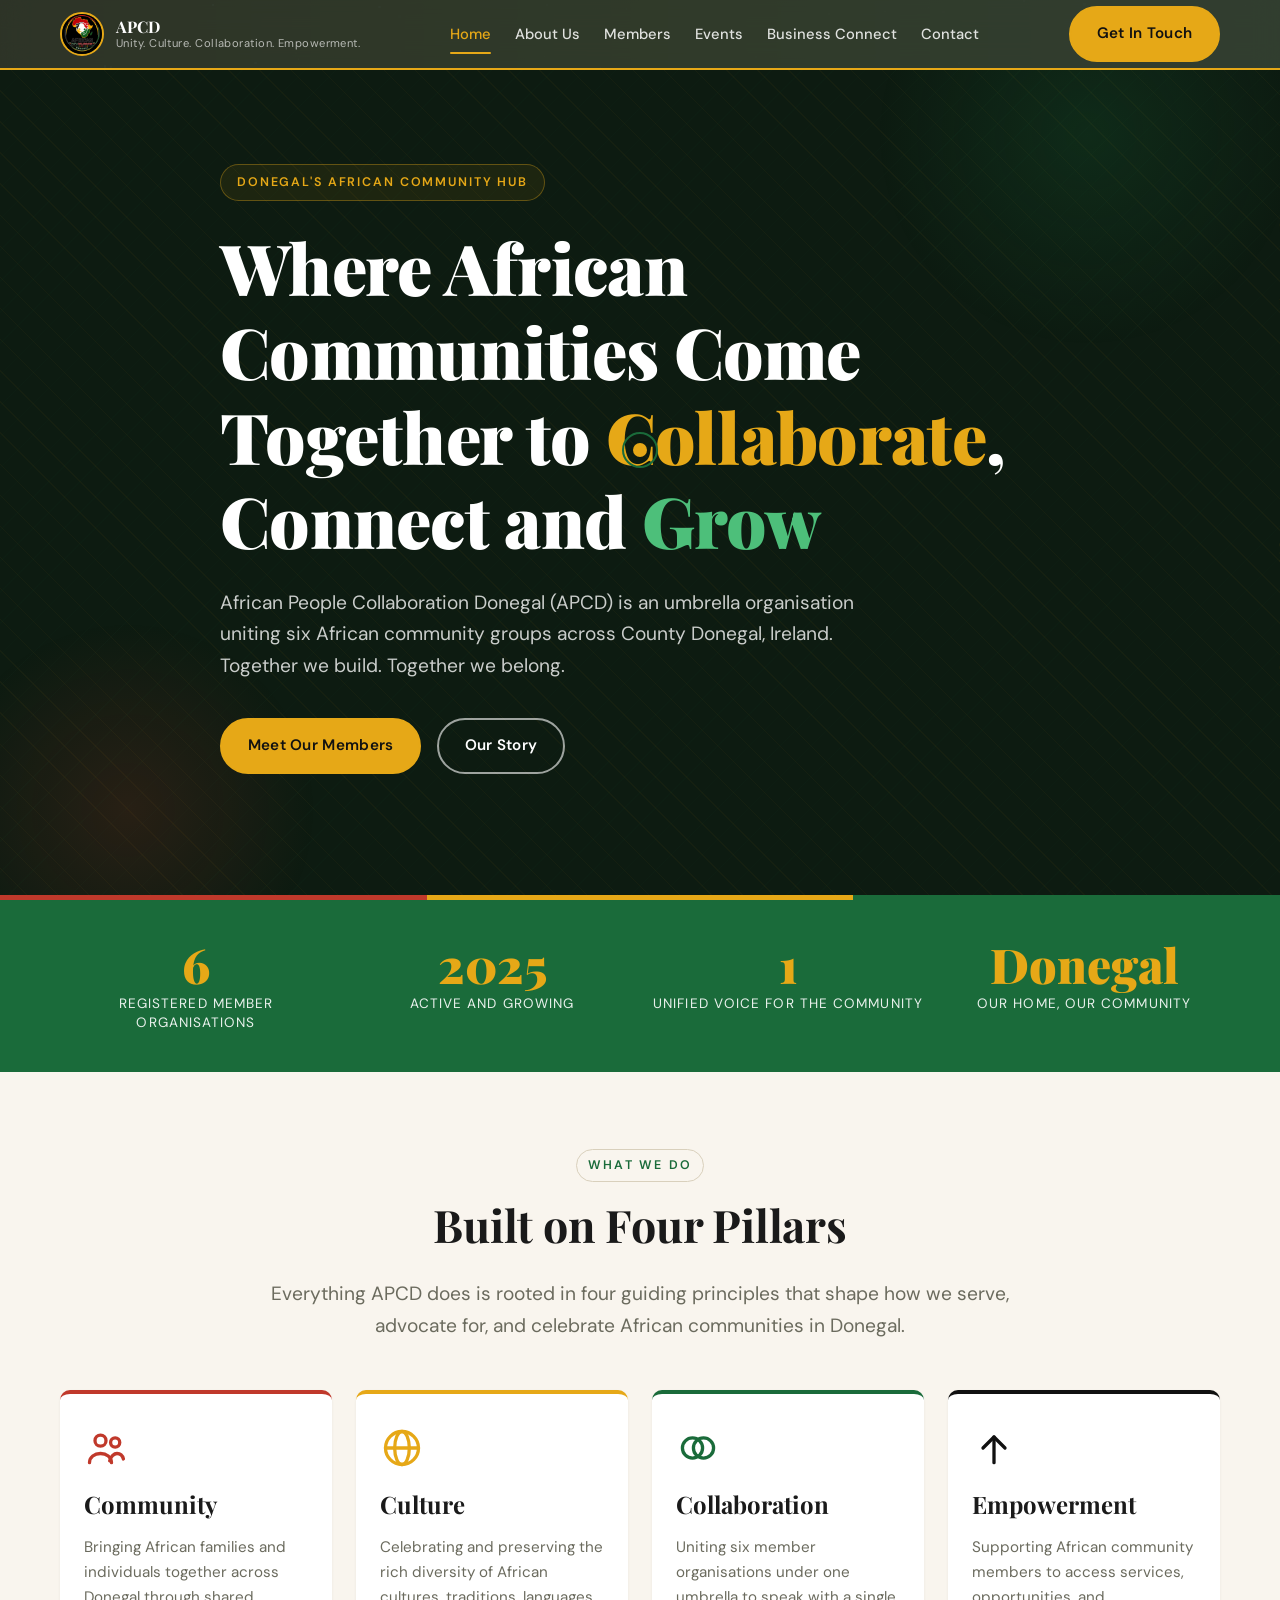
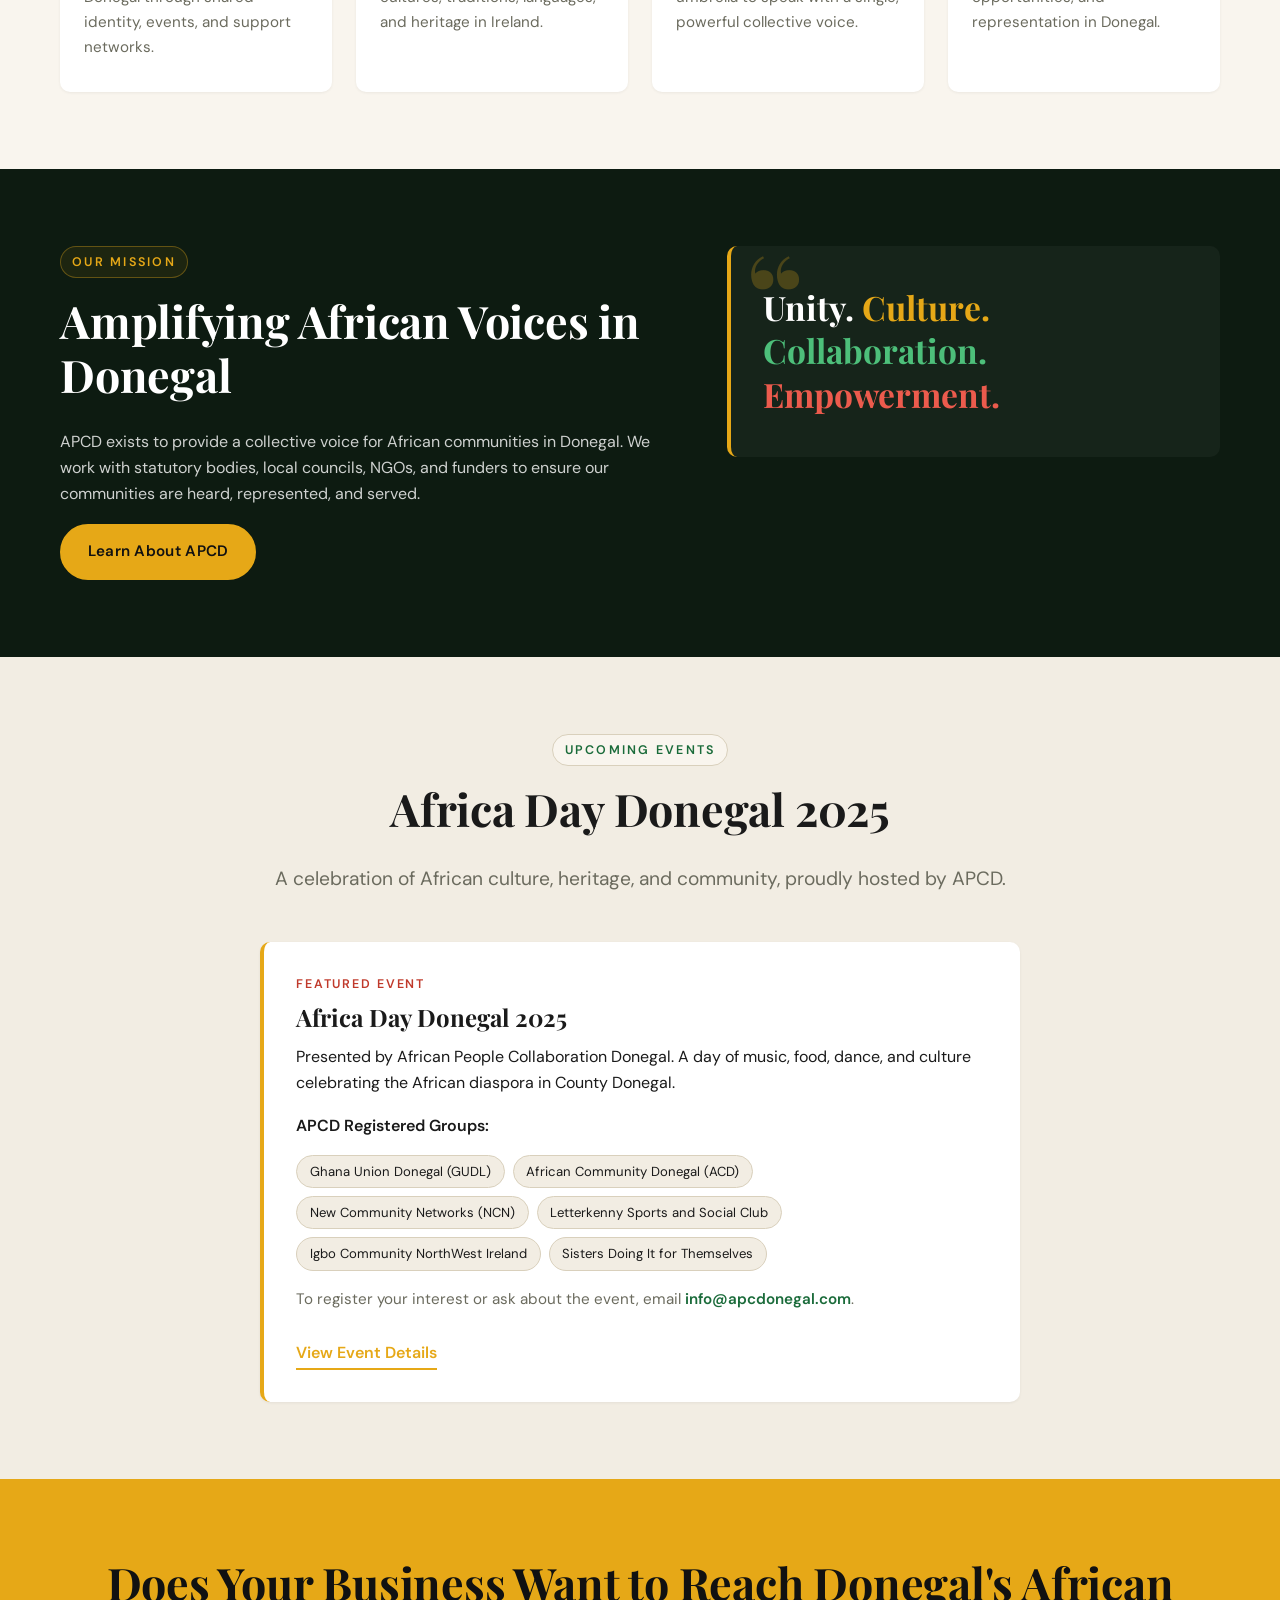
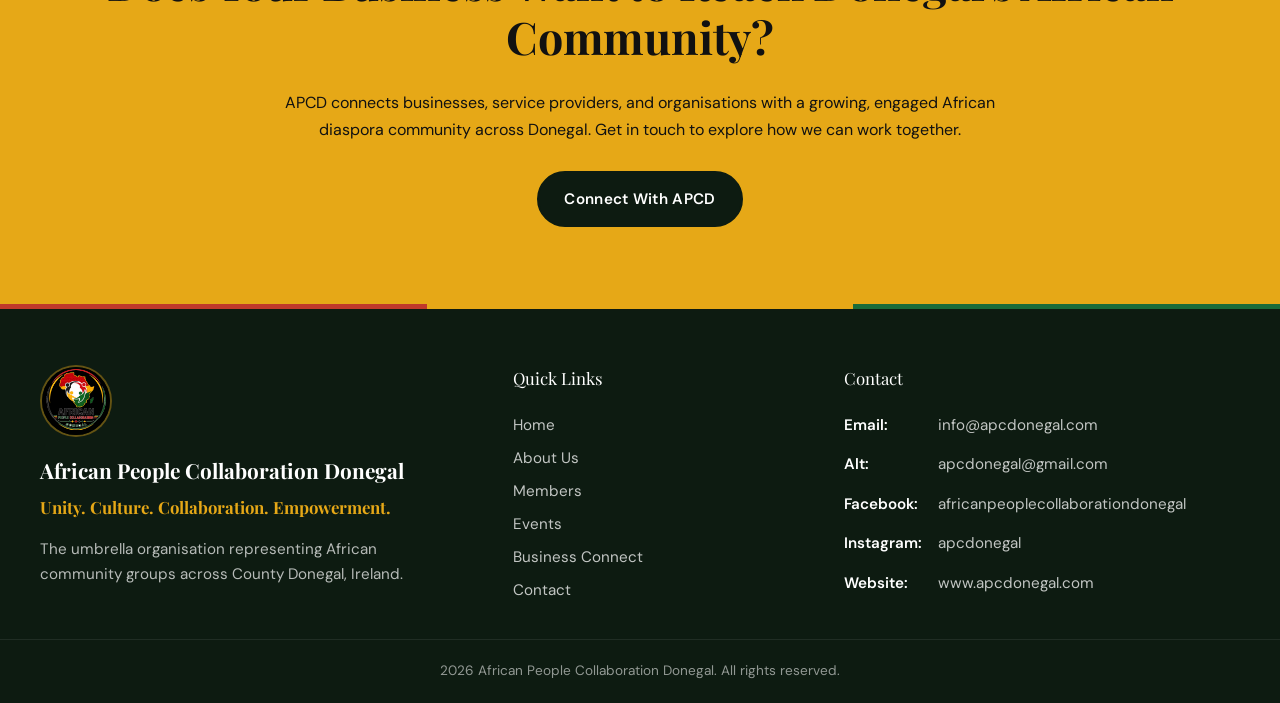
==== index.html @ 884a7226 "Initial build: full APCD website with hero, scrolling countries, sun sky feature" ====
<!DOCTYPE html>
<html lang="en">
<head>
  <meta charset="UTF-8">
  <meta name="viewport" content="width=device-width, initial-scale=1.0">
  <meta name="description" content="African People Collaboration Donegal (APCD) is an umbrella organisation uniting six African community groups across County Donegal, Ireland.">
  <meta name="theme-color" content="#0D1B11">

  <title>APCD, African People Collaboration Donegal</title>

  <link rel="preconnect" href="https://fonts.googleapis.com">
  <link rel="preconnect" href="https://fonts.gstatic.com" crossorigin>
  <link href="https://fonts.googleapis.com/css2?family=Playfair+Display:wght@700;900&family=DM+Sans:wght@300;400;500;600&display=swap" rel="stylesheet">

  <link rel="stylesheet" href="css/styles.css">

  <link rel="icon" type="image/png" href="assets/APCD/logo-light.png">
</head>
<body>

  <!-- Ambient sky strip (sits behind the fixed nav) -->
  <div id="sky-strip" aria-hidden="true" role="presentation">
    <svg id="sun-element" width="28" height="28" viewBox="0 0 28 28"
         xmlns="http://www.w3.org/2000/svg"
         style="position:absolute; transform:translate(-50%,-50%); pointer-events:none; z-index:2; display:none;">
      <circle cx="14" cy="14" r="9"  fill="#FDB813" opacity="0.85"/>
      <circle cx="14" cy="14" r="13" fill="#FDB813" opacity="0.18"/>
    </svg>
  </div>

  <a class="skip-link" href="#main">Skip to main content</a>

  <!-- ================= NAV ================= -->
  <header>
    <nav class="nav" aria-label="Primary">
      <div class="container nav__inner">
        <a class="nav__brand" href="index.html" aria-label="APCD home">
          <span class="nav__logo" aria-hidden="true">
            <img src="assets/APCD/logo-dark.png" alt="" onerror="this.style.display='none'; this.parentNode.textContent='A';">
          </span>
          <span class="nav__brand-text">
            <span class="nav__brand-name">APCD</span>
            <span class="nav__brand-tag">Unity. Culture. Collaboration. Empowerment.</span>
          </span>
        </a>

        <ul class="nav__links" role="list">
          <li><a href="index.html"     data-nav-link>Home</a></li>
          <li><a href="about.html"     data-nav-link>About Us</a></li>
          <li><a href="members.html"   data-nav-link>Members</a></li>
          <li><a href="events.html"    data-nav-link>Events</a></li>
          <li><a href="business.html"  data-nav-link>Business Connect</a></li>
          <li><a href="contact.html"   data-nav-link>Contact</a></li>
        </ul>

        <a class="btn btn--primary nav__cta" href="contact.html">Get In Touch</a>

        <button class="nav__toggle" type="button" data-nav-toggle aria-label="Open navigation menu" aria-expanded="false" aria-controls="mobile-drawer">
          <span></span><span></span><span></span>
        </button>
      </div>
    </nav>

    <div id="mobile-drawer" class="mobile-drawer" data-mobile-drawer aria-label="Mobile navigation">
      <a href="index.html"    data-nav-link>Home</a>
      <a href="about.html"    data-nav-link>About Us</a>
      <a href="members.html"  data-nav-link>Members</a>
      <a href="events.html"   data-nav-link>Events</a>
      <a href="business.html" data-nav-link>Business Connect</a>
      <a href="contact.html"  data-nav-link>Contact</a>
      <a class="btn btn--primary" href="contact.html">Get In Touch</a>
    </div>
  </header>

  <main id="main">

    <!-- ================= HERO ================= -->
    <section class="hero">
      <!-- Drifting country names (background decoration, populated by JS) -->
      <div id="country-scroll-container" aria-hidden="true" role="presentation"></div>

      <div class="hero__texture" aria-hidden="true"></div>

      <div class="hero__glow" aria-hidden="true"></div>

      <div class="container hero__inner">
        <span class="hero__badge">Donegal's African Community Hub</span>

        <h1 class="fade-in">
          Where African Communities Come Together to
          <span class="gold">Collaborate</span>,
          Connect and
          <span class="green">Grow</span>
        </h1>

        <p class="hero__sub fade-in">
          African People Collaboration Donegal (APCD) is an umbrella organisation
          uniting six African community groups across County Donegal, Ireland.
          Together we build. Together we belong.
        </p>

        <div class="hero__ctas fade-in">
          <a class="btn btn--primary" href="members.html">Meet Our Members</a>
          <a class="btn btn--outline" href="about.html">Our Story</a>
        </div>
      </div>

      <div class="pan-stripe hero__stripe" aria-hidden="true"></div>
    </section>

    <!-- ================= STATS ================= -->
    <section class="stats" aria-label="APCD at a glance">
      <div class="container">
        <div class="stats__grid">
          <div class="stat fade-in">
            <div class="stat__num">6</div>
            <div class="stat__label">Registered Member Organisations</div>
          </div>
          <div class="stat fade-in">
            <div class="stat__num">2025</div>
            <div class="stat__label">Active and Growing</div>
          </div>
          <div class="stat fade-in">
            <div class="stat__num">1</div>
            <div class="stat__label">Unified Voice for the Community</div>
          </div>
          <div class="stat fade-in">
            <div class="stat__num">Donegal</div>
            <div class="stat__label">Our Home, Our Community</div>
          </div>
        </div>
      </div>
    </section>

    <!-- ================= 4 PILLARS ================= -->
    <section class="section section--off">
      <div class="container">
        <div class="section-head">
          <span class="section-tag fade-in">What We Do</span>
          <h2 class="fade-in">Built on Four Pillars</h2>
          <p class="lead fade-in">
            Everything APCD does is rooted in four guiding principles that shape
            how we serve, advocate for, and celebrate African communities in Donegal.
          </p>
        </div>

        <div class="grid grid-4">
          <article class="pillar pillar--red fade-in">
            <span class="pillar__icon" aria-hidden="true">
              <svg viewBox="0 0 24 24" fill="none" stroke="currentColor" stroke-width="1.8" stroke-linecap="round" stroke-linejoin="round">
                <circle cx="9" cy="8" r="3"/>
                <circle cx="17" cy="9" r="2.5"/>
                <path d="M3 20c0-3 2.7-5 6-5s6 2 6 5"/>
                <path d="M14 19c.5-2.5 2.5-4 4-4s3 1 3.5 3"/>
              </svg>
            </span>
            <h3>Community</h3>
            <p>Bringing African families and individuals together across Donegal through shared identity, events, and support networks.</p>
          </article>

          <article class="pillar pillar--gold fade-in">
            <span class="pillar__icon" aria-hidden="true">
              <svg viewBox="0 0 24 24" fill="none" stroke="currentColor" stroke-width="1.8" stroke-linecap="round" stroke-linejoin="round">
                <circle cx="12" cy="12" r="9"/>
                <ellipse cx="12" cy="12" rx="4" ry="9"/>
                <line x1="3" y1="12" x2="21" y2="12"/>
              </svg>
            </span>
            <h3>Culture</h3>
            <p>Celebrating and preserving the rich diversity of African cultures, traditions, languages, and heritage in Ireland.</p>
          </article>

          <article class="pillar pillar--green fade-in">
            <span class="pillar__icon" aria-hidden="true">
              <svg viewBox="0 0 24 24" fill="none" stroke="currentColor" stroke-width="1.8" stroke-linecap="round" stroke-linejoin="round">
                <circle cx="9" cy="12" r="5.5"/>
                <circle cx="15" cy="12" r="5.5"/>
              </svg>
            </span>
            <h3>Collaboration</h3>
            <p>Uniting six member organisations under one umbrella to speak with a single, powerful collective voice.</p>
          </article>

          <article class="pillar pillar--black fade-in">
            <span class="pillar__icon" aria-hidden="true">
              <svg viewBox="0 0 24 24" fill="none" stroke="currentColor" stroke-width="1.8" stroke-linecap="round" stroke-linejoin="round">
                <line x1="12" y1="20" x2="12" y2="6"/>
                <polyline points="6,12 12,6 18,12"/>
              </svg>
            </span>
            <h3>Empowerment</h3>
            <p>Supporting African community members to access services, opportunities, and representation in Donegal.</p>
          </article>
        </div>
      </div>
    </section>

    <!-- ================= MISSION ================= -->
    <section class="section section--dark mission">
      <div class="container">
        <div class="two-col">
          <div>
            <span class="section-tag on-dark fade-in">Our Mission</span>
            <h2 class="fade-in">Amplifying African Voices in Donegal</h2>
            <p class="fade-in" style="color: rgba(255,255,255,0.8);">
              APCD exists to provide a collective voice for African communities in
              Donegal. We work with statutory bodies, local councils, NGOs, and
              funders to ensure our communities are heard, represented, and served.
            </p>
            <a class="btn btn--primary fade-in" href="about.html">Learn About APCD</a>
          </div>

          <div class="mission__quote fade-in">
            <p class="mission__quote-text">
              <span class="white">Unity.</span>
              <span class="gold">Culture.</span>
              <span class="green">Collaboration.</span>
              <span class="red">Empowerment.</span>
            </p>
          </div>
        </div>
      </div>
    </section>

    <!-- ================= EVENTS TEASER ================= -->
    <section class="section section--light">
      <div class="container">
        <div class="section-head">
          <span class="section-tag fade-in">Upcoming Events</span>
          <h2 class="fade-in">Africa Day Donegal 2025</h2>
          <p class="lead fade-in">
            A celebration of African culture, heritage, and community, proudly hosted by APCD.
          </p>
        </div>

        <article class="event-teaser fade-in">
          <p class="event-teaser__meta">Featured Event</p>
          <h3>Africa Day Donegal 2025</h3>
          <p>
            Presented by African People Collaboration Donegal. A day of music, food,
            dance, and culture celebrating the African diaspora in County Donegal.
          </p>

          <p style="font-weight: 600; margin-bottom: 0.4rem;">APCD Registered Groups:</p>
          <ul class="event-teaser__groups">
            <li>Ghana Union Donegal (GUDL)</li>
            <li>African Community Donegal (ACD)</li>
            <li>New Community Networks (NCN)</li>
            <li>Letterkenny Sports and Social Club</li>
            <li>Igbo Community NorthWest Ireland</li>
            <li>Sisters Doing It for Themselves</li>
          </ul>

          <p style="font-size: 0.95rem; color: var(--muted); margin-bottom: 1.25rem;">
            To register your interest or ask about the event, email
            <a href="mailto:info@apcdonegal.com" style="color: var(--green); font-weight: 600;">info@apcdonegal.com</a>.
          </p>

          <a class="event-teaser__cta" href="events.html">View Event Details</a>
        </article>
      </div>
    </section>

    <!-- ================= BUSINESS CONNECT TEASER ================= -->
    <section class="section section--gold">
      <div class="container text-center">
        <h2 class="fade-in">Does Your Business Want to Reach Donegal's African Community?</h2>
        <p class="fade-in" style="max-width: 720px; margin: 0 auto 1.75rem; color: var(--black);">
          APCD connects businesses, service providers, and organisations with a
          growing, engaged African diaspora community across Donegal. Get in touch
          to explore how we can work together.
        </p>
        <a class="btn btn--dark fade-in" href="business.html">Connect With APCD</a>
      </div>
    </section>

  </main>

  <!-- ================= FOOTER ================= -->
  <footer class="footer">
    <div class="pan-stripe" aria-hidden="true"></div>
    <div class="container footer__inner">
      <div>
        <span class="footer__logo" aria-hidden="true">
          <img src="assets/APCD/logo-dark.png" alt="">
        </span>
        <div class="footer__brand-name">African People Collaboration Donegal</div>
        <div class="footer__tag">Unity. Culture. Collaboration. Empowerment.</div>
        <p class="footer__about">
          The umbrella organisation representing African community groups across
          County Donegal, Ireland.
        </p>
      </div>

      <div>
        <div class="footer__heading">Quick Links</div>
        <ul class="footer__links">
          <li><a href="index.html">Home</a></li>
          <li><a href="about.html">About Us</a></li>
          <li><a href="members.html">Members</a></li>
          <li><a href="events.html">Events</a></li>
          <li><a href="business.html">Business Connect</a></li>
          <li><a href="contact.html">Contact</a></li>
        </ul>
      </div>

      <div>
        <div class="footer__heading">Contact</div>
        <ul class="footer__contact">
          <li><strong>Email:</strong> <a href="mailto:info@apcdonegal.com">info@apcdonegal.com</a></li>
          <li><strong>Alt:</strong> <a href="mailto:apcdonegal@gmail.com">apcdonegal@gmail.com</a></li>
          <li><strong>Facebook:</strong> <a href="https://facebook.com/africanpeoplecollaborationdonegal" target="_blank" rel="noopener">africanpeoplecollaborationdonegal</a></li>
          <li><strong>Instagram:</strong> <a href="https://instagram.com/apcdonegal" target="_blank" rel="noopener">apcdonegal</a></li>
          <li><strong>Website:</strong> <a href="https://www.apcdonegal.com">www.apcdonegal.com</a></li>
        </ul>
      </div>
    </div>

    <div class="footer__bottom">
      <span data-year>2025</span> African People Collaboration Donegal. All rights reserved.
    </div>
  </footer>

  <script src="js/main.js"></script>
  <script src="js/sky.js"></script>
</body>
</html>
---- css/styles.css ----
/* =========================================================
   APCD, African People Collaboration Donegal
   Stylesheet (Version 2)
   ========================================================= */

/* ---------- 1. CSS Custom Properties ---------- */
:root {
  --red:        #C0392B;
  --gold:       #E6A817;
  --green:      #1A6B3A;
  --black:      #111111;
  --off-white:  #F9F5EE;
  --light-bg:   #F2EDE3;
  --dark-bg:    #0D1B11;
  --text:       #1A1A1A;
  --muted:      #6B6B5E;
  --border:     #D9D0BC;

  --font-display: 'Playfair Display', Georgia, 'Times New Roman', serif;
  --font-body:    'DM Sans', system-ui, -apple-system, 'Segoe UI', Roboto, sans-serif;

  --nav-height: 70px;

  --max-width: 1200px;
  --radius-sm: 4px;
  --radius-md: 10px;
  --radius-lg: 14px;

  --shadow-sm: 0 1px 3px rgba(17, 17, 17, 0.06);
  --shadow-md: 0 4px 14px rgba(17, 17, 17, 0.08);

  --transition: 0.2s ease;
}

/* ---------- 2. Reset and base ---------- */
*,
*::before,
*::after {
  box-sizing: border-box;
}

html {
  scroll-behavior: smooth;
  -webkit-text-size-adjust: 100%;
}

body {
  margin: 0;
  font-family: var(--font-body);
  font-weight: 400;
  font-size: 16px;
  line-height: 1.65;
  color: var(--text);
  background-color: var(--off-white);
  overflow-x: hidden;
}

img,
svg {
  max-width: 100%;
  height: auto;
  display: block;
}

a {
  color: inherit;
  text-decoration: none;
  transition: color var(--transition);
}

button {
  font-family: inherit;
  cursor: pointer;
  border: none;
  background: none;
  color: inherit;
}

ul, ol {
  padding: 0;
  margin: 0;
  list-style: none;
}

input,
textarea,
select,
button {
  font-family: inherit;
  font-size: 1rem;
}

/* ---------- 3. Typography ---------- */
h1, h2, h3, h4, h5, h6 {
  font-family: var(--font-display);
  font-weight: 700;
  color: var(--text);
  line-height: 1.2;
  margin: 0 0 0.6em;
}

h1 {
  font-size: clamp(2.2rem, 5vw + 1rem, 4.4rem);
  font-weight: 900;
  letter-spacing: -0.01em;
}

h2 {
  font-size: clamp(1.8rem, 3vw + 1rem, 2.8rem);
  letter-spacing: -0.005em;
}

h3 {
  font-size: clamp(1.2rem, 1vw + 1rem, 1.5rem);
}

h4 {
  font-size: 1.1rem;
}

p {
  margin: 0 0 1em;
}

.lead {
  font-size: clamp(1.05rem, 0.5vw + 1rem, 1.2rem);
  color: var(--muted);
  line-height: 1.65;
}

.section-tag {
  display: inline-block;
  font-family: var(--font-body);
  font-size: 0.78rem;
  font-weight: 600;
  letter-spacing: 0.18em;
  text-transform: uppercase;
  color: var(--green);
  padding: 0.4em 0.9em;
  border: 1px solid var(--border);
  border-radius: 999px;
  background-color: var(--off-white);
  margin-bottom: 1rem;
}

.section-tag.on-dark {
  color: var(--gold);
  border-color: rgba(230, 168, 23, 0.35);
  background-color: rgba(230, 168, 23, 0.08);
}

/* ---------- 4. Layout Utilities ---------- */
.container {
  width: 100%;
  max-width: var(--max-width);
  margin: 0 auto;
  padding: 0 1.25rem;
}

.section {
  padding: clamp(3rem, 6vw, 6rem) 0;
}

.section--light  { background-color: var(--light-bg); }
.section--off    { background-color: var(--off-white); }
.section--dark   { background-color: var(--dark-bg); color: #fff; }
.section--gold   { background-color: var(--gold); color: var(--black); }
.section--green  { background-color: var(--green); color: #fff; }

.section--dark h1,
.section--dark h2,
.section--dark h3,
.section--dark h4,
.section--dark p { color: #fff; }

.section--gold h1,
.section--gold h2,
.section--gold h3,
.section--gold h4,
.section--gold p { color: var(--black); }

.section-head {
  text-align: center;
  max-width: 760px;
  margin: 0 auto 3rem;
}

.text-center { text-align: center; }

.grid {
  display: grid;
  gap: 1.5rem;
}

.grid-2 { grid-template-columns: 1fr; }
.grid-3 { grid-template-columns: 1fr; }
.grid-4 { grid-template-columns: 1fr; }

@media (min-width: 640px) {
  .grid-2 { grid-template-columns: repeat(2, 1fr); }
  .grid-3 { grid-template-columns: repeat(2, 1fr); }
  .grid-4 { grid-template-columns: repeat(2, 1fr); }
}
@media (min-width: 1024px) {
  .grid-3 { grid-template-columns: repeat(3, 1fr); }
  .grid-4 { grid-template-columns: repeat(4, 1fr); }
}

.two-col {
  display: grid;
  gap: 2.5rem;
  grid-template-columns: 1fr;
  align-items: start;
}
@media (min-width: 900px) {
  .two-col { grid-template-columns: 1.1fr 0.9fr; gap: 4rem; }
}

.pan-stripe {
  height: 5px;
  width: 100%;
  background: linear-gradient(
    to right,
    var(--red) 0% 33.33%,
    var(--gold) 33.33% 66.66%,
    var(--green) 66.66% 100%
  );
}

/* ---------- 5. Buttons ---------- */
.btn {
  display: inline-flex;
  align-items: center;
  justify-content: center;
  gap: 0.5rem;
  font-family: var(--font-body);
  font-weight: 600;
  font-size: 0.95rem;
  letter-spacing: 0.02em;
  padding: 0.85rem 1.6rem;
  border-radius: 999px;
  cursor: pointer;
  border: 2px solid transparent;
  transition: background-color var(--transition), color var(--transition),
              border-color var(--transition), transform var(--transition);
  text-align: center;
  white-space: nowrap;
}

.btn:hover,
.btn:focus-visible {
  transform: translateY(-1px);
}

.btn:focus-visible {
  outline: 2px solid var(--gold);
  outline-offset: 3px;
}

.btn--primary {
  background-color: var(--gold);
  color: var(--black);
  border-color: var(--gold);
}
.btn--primary:hover {
  background-color: #d39612;
  border-color: #d39612;
}

.btn--outline {
  background-color: transparent;
  color: #fff;
  border-color: rgba(255, 255, 255, 0.6);
}
.btn--outline:hover {
  background-color: #fff;
  color: var(--dark-bg);
  border-color: #fff;
}

.btn--dark {
  background-color: var(--dark-bg);
  color: #fff;
  border-color: var(--dark-bg);
}
.btn--dark:hover {
  background-color: #000;
  border-color: #000;
}

/* ---------- 6. Navigation ---------- */
.nav {
  position: fixed;
  top: 0;
  left: 0;
  right: 0;
  height: var(--nav-height);
  background-color: rgba(13, 27, 17, 0.82);
  backdrop-filter: blur(12px);
  -webkit-backdrop-filter: blur(12px);
  border-bottom: 2px solid var(--gold);
  z-index: 1000;
}

.nav__inner {
  height: 100%;
  display: flex;
  align-items: center;
  justify-content: space-between;
  gap: 1rem;
}

.nav__brand {
  display: flex;
  align-items: center;
  gap: 0.75rem;
  color: #fff;
}

.nav__logo {
  width: 44px;
  height: 44px;
  border-radius: 50%;
  background-color: var(--dark-bg);
  border: 2px solid var(--gold);
  overflow: hidden;
  flex-shrink: 0;
  display: flex;
  align-items: center;
  justify-content: center;
  font-family: var(--font-display);
  font-weight: 900;
  color: var(--gold);
  font-size: 1rem;
}

.nav__logo img {
  width: 100%;
  height: 100%;
  object-fit: cover;
  border-radius: 50%;
  display: block;
}

.nav__brand-text {
  display: flex;
  flex-direction: column;
  line-height: 1.15;
}

.nav__brand-name {
  font-family: var(--font-display);
  font-weight: 700;
  font-size: 1rem;
  color: #fff;
  letter-spacing: 0.01em;
}

.nav__brand-tag {
  font-size: 0.7rem;
  color: rgba(255, 255, 255, 0.65);
  letter-spacing: 0.04em;
}

.nav__links {
  display: none;
  align-items: center;
  gap: 1.5rem;
}

.nav__links a {
  color: rgba(255, 255, 255, 0.85);
  font-weight: 500;
  font-size: 0.92rem;
  position: relative;
  padding: 0.25rem 0;
}

.nav__links a:hover {
  color: var(--gold);
}

.nav__links a.active {
  color: var(--gold);
}
.nav__links a.active::after {
  content: '';
  position: absolute;
  left: 0;
  right: 0;
  bottom: -6px;
  height: 2px;
  background-color: var(--gold);
  border-radius: 2px;
}

.nav__cta { display: none; }

.nav__toggle {
  display: inline-flex;
  flex-direction: column;
  justify-content: center;
  align-items: center;
  gap: 5px;
  width: 44px;
  height: 44px;
  border-radius: 8px;
  background-color: rgba(255, 255, 255, 0.06);
  border: 1px solid rgba(230, 168, 23, 0.3);
  cursor: pointer;
}

.nav__toggle span {
  display: block;
  width: 22px;
  height: 2px;
  background-color: var(--gold);
  border-radius: 2px;
  transition: transform var(--transition), opacity var(--transition);
}

.nav__toggle.is-open span:nth-child(1) {
  transform: translateY(7px) rotate(45deg);
}
.nav__toggle.is-open span:nth-child(2) {
  opacity: 0;
}
.nav__toggle.is-open span:nth-child(3) {
  transform: translateY(-7px) rotate(-45deg);
}

@media (min-width: 900px) {
  .nav__links { display: flex; }
  .nav__cta   { display: inline-flex; }
  .nav__toggle { display: none; }
}

@media (max-width: 899px) {
  .nav__brand-tag { display: none; }
}

/* Mobile drawer */
.mobile-drawer {
  position: fixed;
  inset: 0;
  background-color: var(--dark-bg);
  z-index: 998;
  padding: calc(var(--nav-height) + 2rem) 1.5rem 2rem;
  transform: translateY(-100%);
  transition: transform 0.3s ease;
  display: flex;
  flex-direction: column;
  gap: 1.25rem;
  overflow-y: auto;
}

.mobile-drawer.is-open {
  transform: translateY(0);
}

.mobile-drawer a {
  color: #fff;
  font-family: var(--font-display);
  font-size: 1.5rem;
  font-weight: 700;
  padding: 0.5rem 0;
  border-bottom: 1px solid rgba(255, 255, 255, 0.08);
}

.mobile-drawer a.active {
  color: var(--gold);
}

.mobile-drawer .btn {
  margin-top: 1rem;
  align-self: flex-start;
}

/* ---------- 7. Footer ---------- */
.footer {
  background-color: var(--dark-bg);
  color: rgba(255, 255, 255, 0.78);
}

.footer__inner {
  display: grid;
  gap: 2.5rem;
  padding: 3.5rem 0 2rem;
  grid-template-columns: 1fr;
}

@media (min-width: 800px) {
  .footer__inner {
    grid-template-columns: 1.5fr 1fr 1.4fr;
    gap: 3rem;
  }
}

.footer__logo {
  width: 72px;
  height: 72px;
  border-radius: 50%;
  overflow: hidden;
  margin-bottom: 1rem;
  border: 2px solid rgba(230, 168, 23, 0.4);
  background-color: var(--dark-bg);
  display: block;
}

.footer__logo img {
  width: 100%;
  height: 100%;
  object-fit: cover;
}

.footer__brand-name {
  font-family: var(--font-display);
  font-weight: 700;
  font-size: 1.3rem;
  color: #fff;
  margin-bottom: 0.4rem;
}

.footer__tag {
  font-family: var(--font-display);
  color: var(--gold);
  font-weight: 700;
  margin-bottom: 1rem;
  font-size: 1.05rem;
}

.footer__about {
  font-size: 0.95rem;
  line-height: 1.6;
  color: rgba(255, 255, 255, 0.7);
  max-width: 380px;
}

.footer__heading {
  font-family: var(--font-display);
  color: #fff;
  font-size: 1.05rem;
  margin-bottom: 1rem;
}

.footer__links a,
.footer__contact a {
  color: rgba(255, 255, 255, 0.75);
  display: inline-block;
  padding: 0.25rem 0;
  font-size: 0.95rem;
}

.footer__links a:hover,
.footer__contact a:hover {
  color: var(--gold);
}

.footer__contact li {
  margin-bottom: 0.4rem;
  font-size: 0.95rem;
  word-break: break-word;
}

.footer__contact li strong {
  color: #fff;
  font-weight: 600;
  display: inline-block;
  min-width: 90px;
}

.footer__bottom {
  border-top: 1px solid rgba(255, 255, 255, 0.08);
  padding: 1.25rem 0;
  text-align: center;
  font-size: 0.85rem;
  color: rgba(255, 255, 255, 0.55);
}

/* ---------- 8. Custom Cursor ---------- */
.cursor-dot,
.cursor-ring {
  position: fixed;
  top: 0;
  left: 0;
  pointer-events: none;
  z-index: 9999;
  transform: translate(-50%, -50%);
  will-change: transform;
}

.cursor-dot {
  width: 14px;
  height: 14px;
  border-radius: 50%;
  background-color: var(--gold);
  transition: width 0.18s ease, height 0.18s ease, background-color 0.18s ease;
}

.cursor-ring {
  width: 36px;
  height: 36px;
  border-radius: 50%;
  border: 2px solid var(--green);
  transition: width 0.22s ease, height 0.22s ease, border-color 0.22s ease;
}

body.cursor-hover .cursor-dot {
  width: 22px;
  height: 22px;
  background-color: var(--red);
}

body.cursor-hover .cursor-ring {
  width: 50px;
  height: 50px;
  border-color: var(--gold);
}

@media (pointer: coarse) {
  .cursor-dot,
  .cursor-ring { display: none; }
}

/* ---------- 9. Hero and page banner ---------- */
.hero {
  position: relative;
  background-color: var(--dark-bg);
  color: #fff;
  min-height: 100vh;
  display: flex;
  align-items: center;
  overflow: hidden;
  padding: calc(var(--nav-height) + 3rem) 0 5rem;
}

.hero__texture {
  position: absolute;
  inset: 0;
  background-image:
    repeating-linear-gradient(
      45deg,
      rgba(230, 168, 23, 0.04) 0 1px,
      transparent 1px 22px
    ),
    repeating-linear-gradient(
      -45deg,
      rgba(26, 107, 58, 0.04) 0 1px,
      transparent 1px 22px
    );
  pointer-events: none;
  z-index: 2;
}

.hero__glow {
  position: absolute;
  inset: 0;
  pointer-events: none;
  z-index: 2;
  background:
    radial-gradient(circle 300px at 85% 15%, rgba(26, 107, 58, 0.20), transparent 70%),
    radial-gradient(circle 250px at 10% 90%, rgba(192, 57, 43, 0.15), transparent 75%);
}

.hero__inner {
  position: relative;
  z-index: 3;
  max-width: 880px;
}

.hero__badge {
  display: inline-block;
  padding: 0.45rem 1rem;
  border: 1px solid rgba(230, 168, 23, 0.35);
  border-radius: 999px;
  font-size: 0.78rem;
  letter-spacing: 0.15em;
  text-transform: uppercase;
  color: var(--gold);
  background-color: rgba(230, 168, 23, 0.08);
  margin-bottom: 1.5rem;
  font-weight: 600;
}

.hero h1 {
  color: #fff;
  margin-bottom: 1.5rem;
}

.hero h1 .gold { color: var(--gold); }
.hero h1 .green { color: #4dbf7a; }

.hero__sub {
  font-size: clamp(1.05rem, 0.5vw + 1rem, 1.2rem);
  color: rgba(255, 255, 255, 0.78);
  max-width: 660px;
  margin-bottom: 2.25rem;
  line-height: 1.65;
}

.hero__ctas {
  display: flex;
  flex-wrap: wrap;
  gap: 1rem;
}

.hero__stripe {
  position: absolute;
  left: 0;
  right: 0;
  bottom: 0;
  z-index: 3;
}

/* Page banner (inner pages) */
.banner {
  position: relative;
  background-color: var(--dark-bg);
  color: #fff;
  padding: calc(var(--nav-height) + 3rem) 0 3rem;
  min-height: 300px;
  display: flex;
  align-items: center;
  overflow: hidden;
}

.banner::before {
  content: '';
  position: absolute;
  inset: 0;
  background-image:
    repeating-linear-gradient(
      45deg,
      rgba(230, 168, 23, 0.05) 0 1px,
      transparent 1px 22px
    ),
    repeating-linear-gradient(
      -45deg,
      rgba(26, 107, 58, 0.05) 0 1px,
      transparent 1px 22px
    );
  pointer-events: none;
}

.banner::after {
  content: '';
  position: absolute;
  inset: 0;
  background:
    radial-gradient(circle 400px at 90% 20%, rgba(26, 107, 58, 0.20), transparent 70%),
    radial-gradient(circle 350px at 5% 90%, rgba(192, 57, 43, 0.15), transparent 75%);
  pointer-events: none;
}

@media (max-width: 768px) {
  .banner { min-height: 200px; padding: calc(var(--nav-height) + 2rem) 0 2.5rem; }
}

.banner__inner {
  position: relative;
  z-index: 2;
}

.banner h1 {
  color: #fff;
  margin-bottom: 0.5rem;
  font-size: clamp(2rem, 3.5vw + 1rem, 3.4rem);
}

.banner__sub {
  font-size: 1.1rem;
  color: rgba(255, 255, 255, 0.78);
  margin: 0;
  max-width: 640px;
}

.breadcrumb {
  font-size: 0.85rem;
  color: rgba(255, 255, 255, 0.6);
  letter-spacing: 0.08em;
  text-transform: uppercase;
  margin-bottom: 1.5rem;
}

.breadcrumb a {
  color: var(--gold);
}
.breadcrumb a:hover {
  color: #fff;
}

/* ---------- 10. Drifting Country Names ---------- */
/*
   Each country name is an absolutely-positioned span. JavaScript assigns
   a starting position, a slow base velocity, and a small angular drift so
   the paths curve gently rather than running as straight rows.
*/
#country-scroll-container {
  position: absolute;
  inset: 0;
  z-index: 1;
  overflow: hidden;
  pointer-events: none;
  user-select: none;
}

.country-name {
  position: absolute;
  top: 0;
  left: 0;
  font-family: 'DM Sans', sans-serif;
  font-size: 0.78rem;
  font-weight: 400;
  letter-spacing: 0.12em;
  text-transform: uppercase;
  color: rgba(230, 168, 23, 0.18);
  white-space: nowrap;
  line-height: 1;
  will-change: transform;
  transform: translate3d(-9999px, -9999px, 0);
}

@media (max-width: 768px) {
  .country-name {
    font-size: 0.68rem;
    letter-spacing: 0.08em;
    color: rgba(230, 168, 23, 0.14);
  }
}

/* ---------- 11. Sections and cards ---------- */

/* Stats bar */
.stats {
  background-color: var(--green);
  color: #fff;
  padding: 2.5rem 0;
}

.stats__grid {
  display: grid;
  grid-template-columns: repeat(2, 1fr);
  gap: 1.5rem;
  text-align: center;
}
@media (min-width: 768px) {
  .stats__grid { grid-template-columns: repeat(4, 1fr); }
}

.stat__num {
  font-family: var(--font-display);
  font-weight: 900;
  font-size: clamp(2.2rem, 2.5vw + 1rem, 3rem);
  color: var(--gold);
  line-height: 1;
  margin-bottom: 0.4rem;
}

.stat__label {
  font-size: 0.85rem;
  color: rgba(255, 255, 255, 0.9);
  line-height: 1.4;
  text-transform: uppercase;
  letter-spacing: 0.08em;
}

/* Pillar cards (home + about) */
.pillar {
  background-color: #fff;
  border-radius: var(--radius-md);
  padding: 2rem 1.5rem;
  box-shadow: var(--shadow-sm);
  border-top: 4px solid var(--border);
  height: 100%;
  display: flex;
  flex-direction: column;
  gap: 0.5rem;
  transition: transform var(--transition);
}
.pillar:hover {
  transform: translateY(-2px);
}

.pillar--red    { border-top-color: var(--red); }
.pillar--gold   { border-top-color: var(--gold); }
.pillar--green  { border-top-color: var(--green); }
.pillar--black  { border-top-color: var(--black); }

.pillar__icon {
  width: 44px;
  height: 44px;
  margin-bottom: 0.75rem;
  display: inline-flex;
  align-items: center;
  justify-content: center;
}

.pillar__icon svg {
  width: 100%;
  height: 100%;
}

.pillar--red    .pillar__icon { color: var(--red); }
.pillar--gold   .pillar__icon { color: var(--gold); }
.pillar--green  .pillar__icon { color: var(--green); }
.pillar--black  .pillar__icon { color: var(--black); }

.pillar h3 {
  margin: 0 0 0.5rem;
}

.pillar p {
  color: var(--muted);
  font-size: 0.95rem;
  margin: 0;
}

/* Mission strip */
.mission__quote {
  background-color: rgba(255, 255, 255, 0.04);
  border-left: 4px solid var(--gold);
  border-radius: var(--radius-md);
  padding: 2.5rem 2rem;
  position: relative;
}

.mission__quote::before {
  content: '\201C';
  position: absolute;
  top: -10px;
  left: 16px;
  font-family: var(--font-display);
  font-size: 7rem;
  line-height: 1;
  color: rgba(230, 168, 23, 0.25);
  font-weight: 900;
}

.mission__quote-text {
  font-family: var(--font-display);
  font-size: clamp(1.4rem, 1.4vw + 1rem, 2.1rem);
  color: #fff;
  font-weight: 700;
  margin: 0;
  line-height: 1.3;
}

.mission__quote-text .gold  { color: var(--gold); }
.mission__quote-text .green { color: #4dbf7a; }
.mission__quote-text .red   { color: #ec5b4d; }

/* Event teaser card (home) */
.event-teaser {
  background-color: #fff;
  border-radius: var(--radius-md);
  padding: 2rem;
  box-shadow: var(--shadow-sm);
  border-left: 4px solid var(--gold);
  max-width: 760px;
  margin: 0 auto;
}

.event-teaser h3 {
  margin-top: 0.25rem;
  margin-bottom: 0.75rem;
}

.event-teaser__meta {
  font-size: 0.78rem;
  text-transform: uppercase;
  letter-spacing: 0.15em;
  color: var(--red);
  font-weight: 600;
  margin-bottom: 0.5rem;
}

.event-teaser__groups {
  margin: 1rem 0;
  display: flex;
  flex-wrap: wrap;
  gap: 0.5rem;
}

.event-teaser__groups li {
  background-color: var(--light-bg);
  border: 1px solid var(--border);
  padding: 0.3rem 0.8rem;
  border-radius: 999px;
  font-size: 0.82rem;
}

.event-teaser__cta {
  display: inline-flex;
  align-items: center;
  color: var(--gold);
  font-weight: 600;
  margin-top: 0.5rem;
  border-bottom: 2px solid var(--gold);
  padding-bottom: 2px;
}
.event-teaser__cta:hover {
  color: var(--green);
  border-bottom-color: var(--green);
}

/* Members page cards */
.member-card {
  background-color: #fff;
  border-radius: var(--radius-md);
  padding: 1.75rem 1.5rem;
  box-shadow: var(--shadow-sm);
  border-left: 4px solid var(--gold);
  height: 100%;
  display: flex;
  flex-direction: column;
  transition: transform var(--transition);
}
.member-card:hover {
  transform: translateY(-2px);
}

.member-card h3 {
  margin: 0 0 0.5rem;
  font-size: 1.25rem;
}

.member-card p {
  color: var(--muted);
  font-size: 0.95rem;
  margin: 0 0 1.25rem;
  flex-grow: 1;
}

.member-card__badge {
  display: inline-flex;
  align-self: flex-start;
  font-size: 0.7rem;
  text-transform: uppercase;
  letter-spacing: 0.12em;
  color: var(--green);
  font-weight: 600;
  padding: 0.3rem 0.7rem;
  border: 1px solid var(--border);
  border-radius: 999px;
  background-color: var(--off-white);
}

.member-card--red    { border-left-color: var(--red); }
.member-card--gold   { border-left-color: var(--gold); }
.member-card--green  { border-left-color: var(--green); }

/* About info box */
.info-box {
  background-color: var(--dark-bg);
  color: #fff;
  border-radius: var(--radius-md);
  padding: 2rem;
  border: 1px solid rgba(230, 168, 23, 0.25);
  position: relative;
  overflow: hidden;
}

.info-box::before {
  content: '';
  position: absolute;
  top: 0;
  left: 0;
  right: 0;
  height: 4px;
  background: linear-gradient(to right, var(--red), var(--gold), var(--green));
}

.info-box h3 {
  color: var(--gold);
  margin-bottom: 1.25rem;
}

.info-box dl {
  margin: 0;
  display: grid;
  gap: 0.75rem;
}

.info-box dt {
  font-size: 0.74rem;
  letter-spacing: 0.12em;
  text-transform: uppercase;
  color: rgba(255, 255, 255, 0.55);
  margin-bottom: 0.15rem;
}

.info-box dd {
  margin: 0;
  font-size: 0.98rem;
  color: #fff;
  word-break: break-word;
}

.info-box a {
  color: var(--gold);
}

/* Logo display block (light surface) */
.logo-display {
  text-align: center;
  padding: 0 0 2rem;
}

.logo-display img {
  width: clamp(180px, 28vw, 260px);
  height: auto;
  margin: 0 auto;
  border-radius: 50%;
  background-color: #fff;
}

.logo-display__caption {
  margin-top: 1rem;
  font-family: var(--font-display);
  font-weight: 700;
  color: var(--green);
  font-size: 1.05rem;
  letter-spacing: 0.02em;
}

/* Governance highlights */
.gov-highlights {
  display: grid;
  grid-template-columns: 1fr;
  gap: 1rem;
  margin-top: 2rem;
}
@media (min-width: 768px) {
  .gov-highlights { grid-template-columns: repeat(3, 1fr); }
}

.gov-highlight {
  background-color: #fff;
  padding: 1.5rem;
  border-radius: var(--radius-md);
  border-top: 4px solid var(--gold);
  box-shadow: var(--shadow-sm);
}

.gov-highlight:nth-child(1) { border-top-color: var(--red); }
.gov-highlight:nth-child(2) { border-top-color: var(--gold); }
.gov-highlight:nth-child(3) { border-top-color: var(--green); }

.gov-highlight__label {
  display: block;
  font-size: 0.75rem;
  letter-spacing: 0.15em;
  text-transform: uppercase;
  color: var(--muted);
  font-weight: 600;
  margin-bottom: 0.5rem;
}

.gov-highlight__title {
  font-family: var(--font-display);
  font-weight: 700;
  color: var(--text);
  font-size: 1.15rem;
}

/* Tagline closer */
.tagline-closer {
  text-align: center;
  padding: clamp(3rem, 5vw, 5rem) 0;
}

.tagline-closer__text {
  font-family: var(--font-display);
  font-weight: 900;
  font-size: clamp(2rem, 4vw + 1rem, 4rem);
  line-height: 1.2;
  margin: 0;
}

.tagline-closer__text .white { color: #fff; }
.tagline-closer__text .gold  { color: var(--gold); }
.tagline-closer__text .green { color: #4dbf7a; }
.tagline-closer__text .red   { color: #ec5b4d; }

/* Join CTA dark banner */
.join-banner {
  background-color: var(--dark-bg);
  color: #fff;
  border-radius: var(--radius-lg);
  padding: clamp(2rem, 4vw, 3.5rem);
  text-align: center;
  position: relative;
  overflow: hidden;
  border: 1px solid rgba(230, 168, 23, 0.25);
}

.join-banner::before {
  content: '';
  position: absolute;
  top: 0;
  left: 0;
  right: 0;
  height: 4px;
  background: linear-gradient(to right, var(--red), var(--gold), var(--green));
}

.join-banner h2 { color: #fff; }
.join-banner p {
  color: rgba(255, 255, 255, 0.8);
  max-width: 600px;
  margin: 0 auto 1.75rem;
}

/* Featured event card (events page) */
.featured-event {
  background-color: var(--dark-bg);
  color: #fff;
  border-radius: var(--radius-lg);
  padding: clamp(1.5rem, 3vw, 3rem);
  position: relative;
  overflow: hidden;
  border: 1px solid rgba(230, 168, 23, 0.3);
}

.featured-event::before {
  content: '';
  position: absolute;
  top: 0; left: 0; right: 0;
  height: 5px;
  background: linear-gradient(to right, var(--red), var(--gold), var(--green));
}

.featured-event::after {
  content: '';
  position: absolute;
  inset: 0;
  background:
    radial-gradient(circle 400px at 85% 15%, rgba(26, 107, 58, 0.18), transparent 70%),
    radial-gradient(circle 400px at 15% 100%, rgba(192, 57, 43, 0.14), transparent 75%);
  pointer-events: none;
  z-index: 0;
}

.featured-event > * { position: relative; z-index: 1; }

.featured-event__label {
  display: inline-block;
  font-size: 0.78rem;
  font-weight: 700;
  letter-spacing: 0.15em;
  text-transform: uppercase;
  color: var(--gold);
  margin-bottom: 1rem;
  padding-bottom: 4px;
  border-bottom: 2px solid var(--gold);
}

.featured-event h2 {
  color: #fff;
  margin-bottom: 0.5rem;
  font-size: clamp(2rem, 3vw + 1rem, 3rem);
}

.featured-event__presenter {
  color: rgba(255, 255, 255, 0.7);
  font-size: 0.95rem;
  margin-bottom: 0.5rem;
}

.featured-event__tagline {
  font-family: var(--font-display);
  color: var(--gold);
  font-size: 1.2rem;
  font-weight: 700;
  margin-bottom: 1.75rem;
}

.featured-event__section-title {
  font-family: var(--font-body);
  font-size: 0.78rem;
  text-transform: uppercase;
  letter-spacing: 0.15em;
  color: var(--gold);
  font-weight: 600;
  margin-bottom: 0.75rem;
}

.featured-event__groups {
  display: grid;
  grid-template-columns: 1fr;
  gap: 0.5rem;
  margin-bottom: 1.75rem;
}
@media (min-width: 600px) {
  .featured-event__groups { grid-template-columns: repeat(2, 1fr); }
}

.featured-event__groups li {
  background-color: rgba(255, 255, 255, 0.04);
  border-left: 3px solid var(--gold);
  padding: 0.6rem 0.9rem;
  border-radius: var(--radius-sm);
  font-size: 0.95rem;
}

.featured-event__contact {
  display: grid;
  grid-template-columns: 1fr;
  gap: 0.5rem;
}
@media (min-width: 600px) {
  .featured-event__contact { grid-template-columns: repeat(2, 1fr); }
}

.featured-event__contact li {
  background-color: rgba(255, 255, 255, 0.04);
  padding: 0.6rem 0.9rem;
  border-radius: var(--radius-sm);
  font-size: 0.9rem;
  display: flex;
  align-items: center;
  gap: 0.6rem;
  color: rgba(255, 255, 255, 0.9);
  word-break: break-word;
}

.featured-event__contact a { color: var(--gold); }

.featured-event__contact .icon {
  width: 16px;
  height: 16px;
  flex-shrink: 0;
  color: var(--gold);
}

.featured-event__contact .label {
  display: inline-block;
  font-weight: 600;
  color: rgba(255, 255, 255, 0.7);
  margin-right: 0.25rem;
}

/* Benefit boxes (business connect) */
.benefit {
  background-color: #fff;
  border-radius: var(--radius-md);
  padding: 1.5rem;
  border-top: 4px solid var(--gold);
  box-shadow: var(--shadow-sm);
}

.benefit:nth-child(1) { border-top-color: var(--red); }
.benefit:nth-child(2) { border-top-color: var(--gold); }
.benefit:nth-child(3) { border-top-color: var(--green); }

.benefit h4 {
  margin: 0 0 0.4rem;
  font-size: 1.1rem;
}

.benefit p {
  margin: 0;
  color: var(--muted);
  font-size: 0.92rem;
}

.benefits-stack {
  display: grid;
  gap: 1rem;
}

/* Sector cards (business connect) */
.sector {
  background-color: #fff;
  border-radius: var(--radius-md);
  padding: 1.5rem;
  border-top: 4px solid var(--gold);
  box-shadow: var(--shadow-sm);
  transition: transform var(--transition);
}
.sector:hover {
  transform: translateY(-2px);
}

.sector:nth-child(3n+1) { border-top-color: var(--red); }
.sector:nth-child(3n+2) { border-top-color: var(--gold); }
.sector:nth-child(3n)   { border-top-color: var(--green); }

.sector__title {
  font-family: var(--font-display);
  font-weight: 700;
  color: var(--text);
  font-size: 1.05rem;
  margin: 0;
  line-height: 1.3;
}

.sectors-grid {
  display: grid;
  grid-template-columns: repeat(2, 1fr);
  gap: 1rem;
}
@media (min-width: 900px) {
  .sectors-grid { grid-template-columns: repeat(3, 1fr); }
}

/* Contact CTA blocks (business connect dark) */
.contact-blocks {
  display: grid;
  grid-template-columns: 1fr;
  gap: 1rem;
  margin-bottom: 2rem;
}
@media (min-width: 700px) {
  .contact-blocks { grid-template-columns: repeat(2, 1fr); }
}

.contact-block {
  background-color: rgba(255, 255, 255, 0.05);
  border: 1px solid rgba(230, 168, 23, 0.25);
  border-radius: var(--radius-md);
  padding: 1.5rem;
  display: block;
  transition: background-color var(--transition), border-color var(--transition);
}

.contact-block:hover {
  background-color: rgba(255, 255, 255, 0.08);
  border-color: rgba(230, 168, 23, 0.5);
}

.contact-block__label {
  display: block;
  font-size: 0.74rem;
  letter-spacing: 0.12em;
  text-transform: uppercase;
  color: var(--gold);
  font-weight: 600;
  margin-bottom: 0.4rem;
}

.contact-block__value {
  display: block;
  color: #fff;
  font-weight: 600;
  font-size: 1.05rem;
  word-break: break-word;
}

/* Contact split (contact page) */
.contact-split {
  display: grid;
  grid-template-columns: 1fr;
  gap: 0;
  border-radius: var(--radius-lg);
  overflow: hidden;
  box-shadow: var(--shadow-md);
  border: 1px solid var(--border);
}
@media (min-width: 900px) {
  .contact-split { grid-template-columns: 1fr 1.1fr; }
}

.contact-split__left {
  background-color: var(--dark-bg);
  color: #fff;
  padding: clamp(2rem, 3vw, 3rem);
  position: relative;
  overflow: hidden;
}

.contact-split__left::after {
  content: '';
  position: absolute;
  inset: 0;
  background:
    radial-gradient(circle 350px at 100% 0%, rgba(230, 168, 23, 0.12), transparent 70%),
    radial-gradient(circle 350px at 0% 100%, rgba(26, 107, 58, 0.15), transparent 75%);
  pointer-events: none;
}

.contact-split__left > * { position: relative; z-index: 1; }

.contact-split__right {
  background-color: #fff;
  padding: clamp(2rem, 3vw, 3rem);
}

.contact-split h2 { margin-bottom: 0.75rem; }
.contact-split__left h2 { color: #fff; }

.contact-items {
  display: grid;
  gap: 0.85rem;
  margin-top: 1.5rem;
}

.contact-item {
  padding: 0.85rem 1rem 0.85rem 1.1rem;
  background-color: rgba(255, 255, 255, 0.04);
  border-left: 4px solid var(--gold);
  border-radius: var(--radius-sm);
}

.contact-item:nth-child(5n+1) { border-left-color: var(--red); }
.contact-item:nth-child(5n+2) { border-left-color: var(--gold); }
.contact-item:nth-child(5n+3) { border-left-color: var(--green); }
.contact-item:nth-child(5n+4) { border-left-color: var(--red); }
.contact-item:nth-child(5n)   { border-left-color: var(--gold); }

.contact-item__label {
  display: block;
  font-size: 0.7rem;
  letter-spacing: 0.12em;
  text-transform: uppercase;
  color: rgba(255, 255, 255, 0.55);
  font-weight: 600;
  margin-bottom: 0.2rem;
}

.contact-item__value {
  display: block;
  color: #fff;
  font-weight: 500;
  word-break: break-word;
  font-size: 0.95rem;
}

.contact-item a {
  color: #fff;
}
.contact-item a:hover {
  color: var(--gold);
}

/* Social follow */
.social-follow {
  text-align: center;
  padding: 4rem 0;
}

.social-follow__buttons {
  display: flex;
  flex-wrap: wrap;
  gap: 1rem;
  justify-content: center;
  margin-top: 1.5rem;
}

.social-btn {
  display: inline-flex;
  align-items: center;
  gap: 0.6rem;
  padding: 0.85rem 1.5rem;
  border: 2px solid var(--border);
  border-radius: 999px;
  font-weight: 600;
  background-color: #fff;
  color: var(--text);
  transition: background-color var(--transition), border-color var(--transition),
              color var(--transition), transform var(--transition);
}
.social-btn:hover {
  border-color: var(--gold);
  background-color: var(--gold);
  color: var(--black);
  transform: translateY(-1px);
}

.social-btn svg {
  width: 22px;
  height: 22px;
  flex-shrink: 0;
}

.social-icons-inline {
  display: flex;
  justify-content: center;
  gap: 1rem;
  margin-top: 1.25rem;
}

.social-icons-inline a {
  width: 46px;
  height: 46px;
  border-radius: 50%;
  background-color: var(--dark-bg);
  color: var(--gold);
  display: inline-flex;
  align-items: center;
  justify-content: center;
  transition: background-color var(--transition), color var(--transition),
              transform var(--transition);
}
.social-icons-inline a:hover {
  background-color: var(--gold);
  color: var(--dark-bg);
  transform: translateY(-1px);
}

.social-icons-inline svg {
  width: 22px;
  height: 22px;
}

/* ---------- 12. Forms ---------- */
.form {
  display: flex;
  flex-direction: column;
  gap: 1.1rem;
}

.form-row {
  display: grid;
  grid-template-columns: 1fr;
  gap: 1.1rem;
}
@media (min-width: 600px) {
  .form-row { grid-template-columns: 1fr 1fr; }
}

.form-field {
  display: flex;
  flex-direction: column;
  gap: 0.4rem;
}

.form-field label {
  font-size: 0.85rem;
  font-weight: 600;
  color: var(--text);
  letter-spacing: 0.02em;
}

.form-field .required {
  color: var(--red);
  margin-left: 0.15rem;
}

.form-field input,
.form-field textarea {
  width: 100%;
  padding: 0.85rem 1rem;
  border: 1px solid var(--border);
  border-radius: var(--radius-sm);
  background-color: #fff;
  color: var(--text);
  font-size: 1rem;
  transition: border-color var(--transition), box-shadow var(--transition);
  font-family: inherit;
}

.form-field textarea {
  min-height: 140px;
  resize: vertical;
}

.form-field input:focus,
.form-field textarea:focus {
  outline: none;
  border-color: var(--gold);
  box-shadow: 0 0 0 3px rgba(230, 168, 23, 0.25);
}

.form-field input::placeholder,
.form-field textarea::placeholder {
  color: rgba(107, 107, 94, 0.7);
}

.form__submit {
  align-self: flex-start;
}
@media (max-width: 600px) {
  .form__submit { width: 100%; }
}

.form-success {
  border-left: 4px solid var(--green);
  padding: 1.25rem 1.5rem;
  background: rgba(26, 107, 58, 0.08);
  color: var(--text);
  font-size: 1rem;
  line-height: 1.6;
  border-radius: 0 8px 8px 0;
}

/* ---------- 13. Scroll fade-in ---------- */
.fade-in {
  opacity: 0;
  transform: translateY(24px);
  transition: opacity 0.6s ease, transform 0.6s ease;
}

.fade-in.visible {
  opacity: 1;
  transform: translateY(0);
}

.fade-in:nth-child(2) { transition-delay: 0.1s; }
.fade-in:nth-child(3) { transition-delay: 0.2s; }
.fade-in:nth-child(4) { transition-delay: 0.3s; }
.fade-in:nth-child(5) { transition-delay: 0.4s; }
.fade-in:nth-child(6) { transition-delay: 0.5s; }

@media (prefers-reduced-motion: reduce) {
  *,
  *::before,
  *::after {
    animation-duration: 0.01ms !important;
    animation-iteration-count: 1 !important;
    transition-duration: 0.01ms !important;
    scroll-behavior: auto !important;
  }
  .fade-in {
    opacity: 1;
    transform: none;
  }
}

/* ---------- 14. Skip link ---------- */
.skip-link {
  position: absolute;
  left: -9999px;
  top: 8px;
  background-color: var(--gold);
  color: var(--black);
  padding: 0.6rem 1rem;
  border-radius: 6px;
  font-weight: 600;
  z-index: 1001;
}
.skip-link:focus {
  left: 8px;
}

/* ---------- 15. Sky Strip ---------- */
#sky-strip {
  position: fixed;
  top: 0;
  left: 0;
  width: 100vw;
  height: var(--nav-height);
  z-index: 999;
  overflow: hidden;
  pointer-events: none;
  background: #0a0e1a; /* default before sky.js runs */
  transition: background 10s ease;
}

#sun-element {
  filter: blur(0.5px) drop-shadow(0 0 6px rgba(253, 184, 19, 0.6));
  transition: left 1s linear, top 1s linear;
}

.sky-star {
  position: absolute;
  border-radius: 50%;
  background: #ffffff;
  pointer-events: none;
  transition: opacity 2s ease;
}
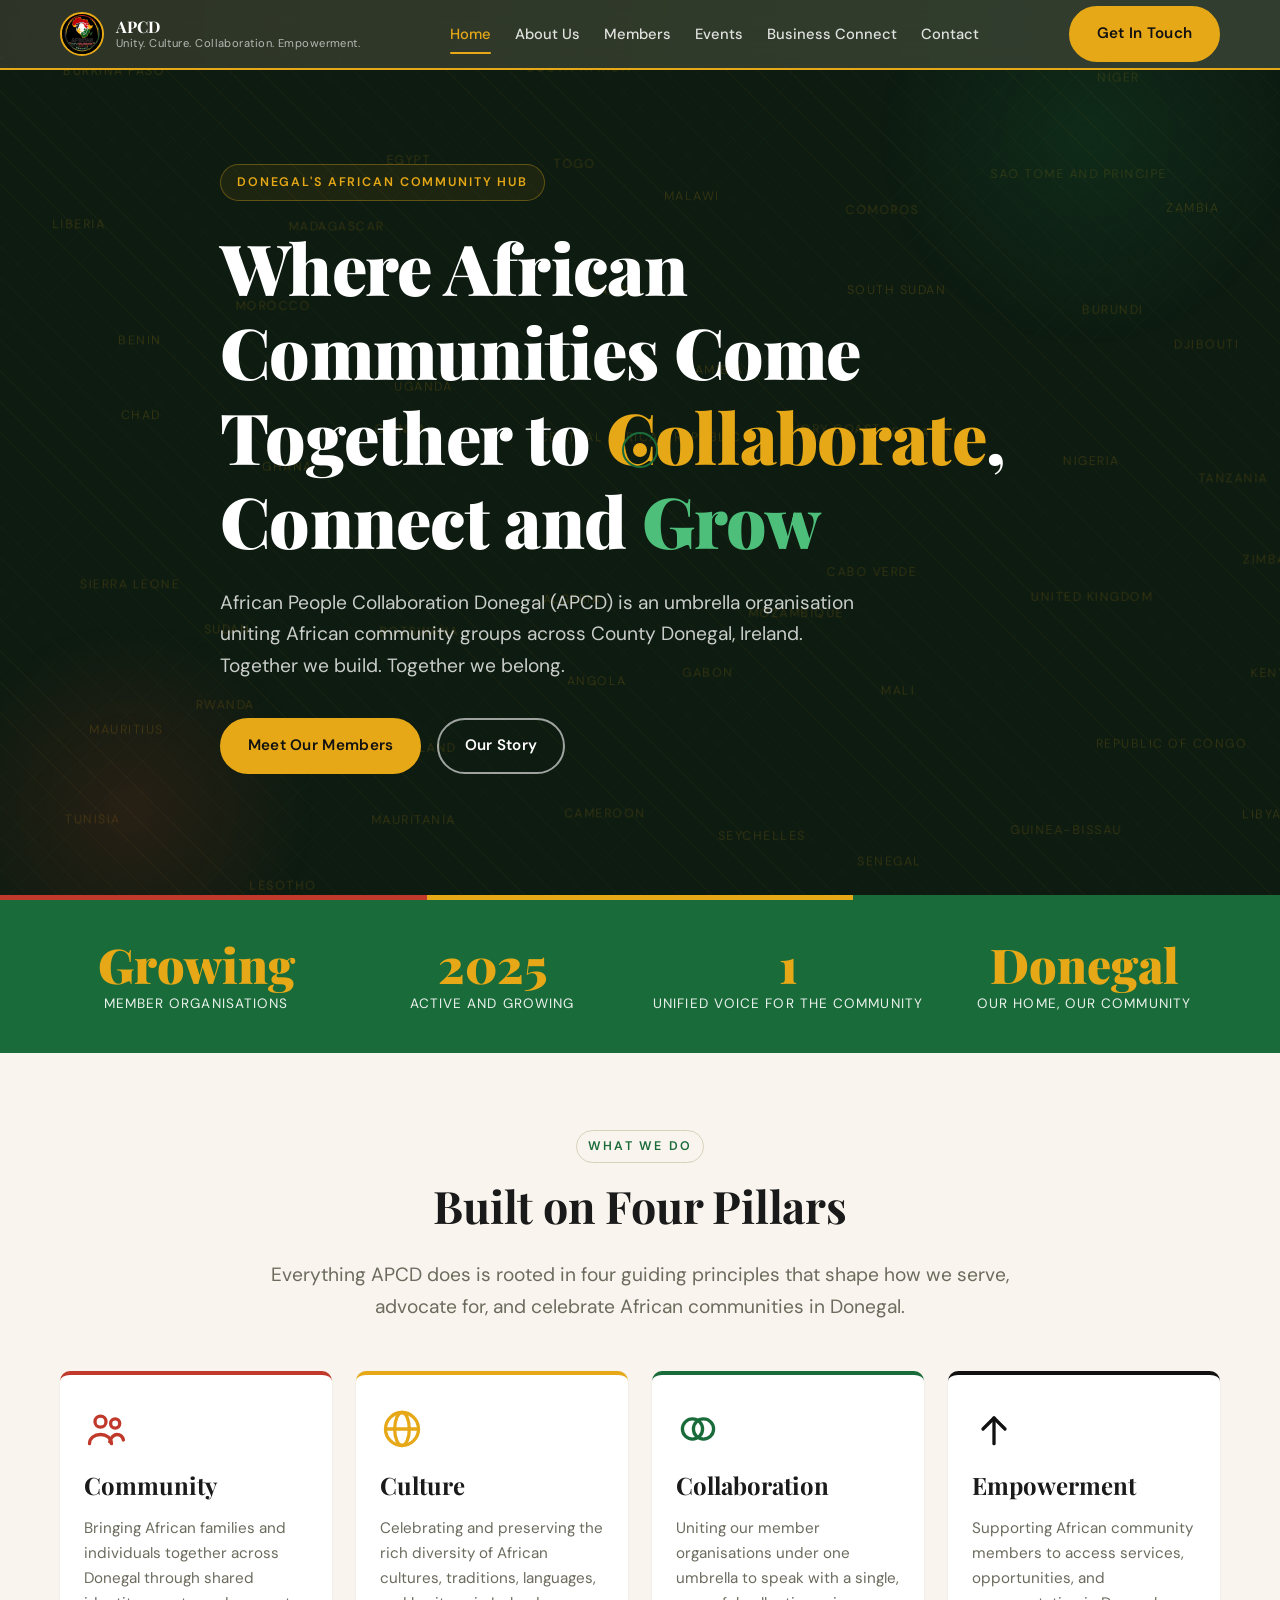
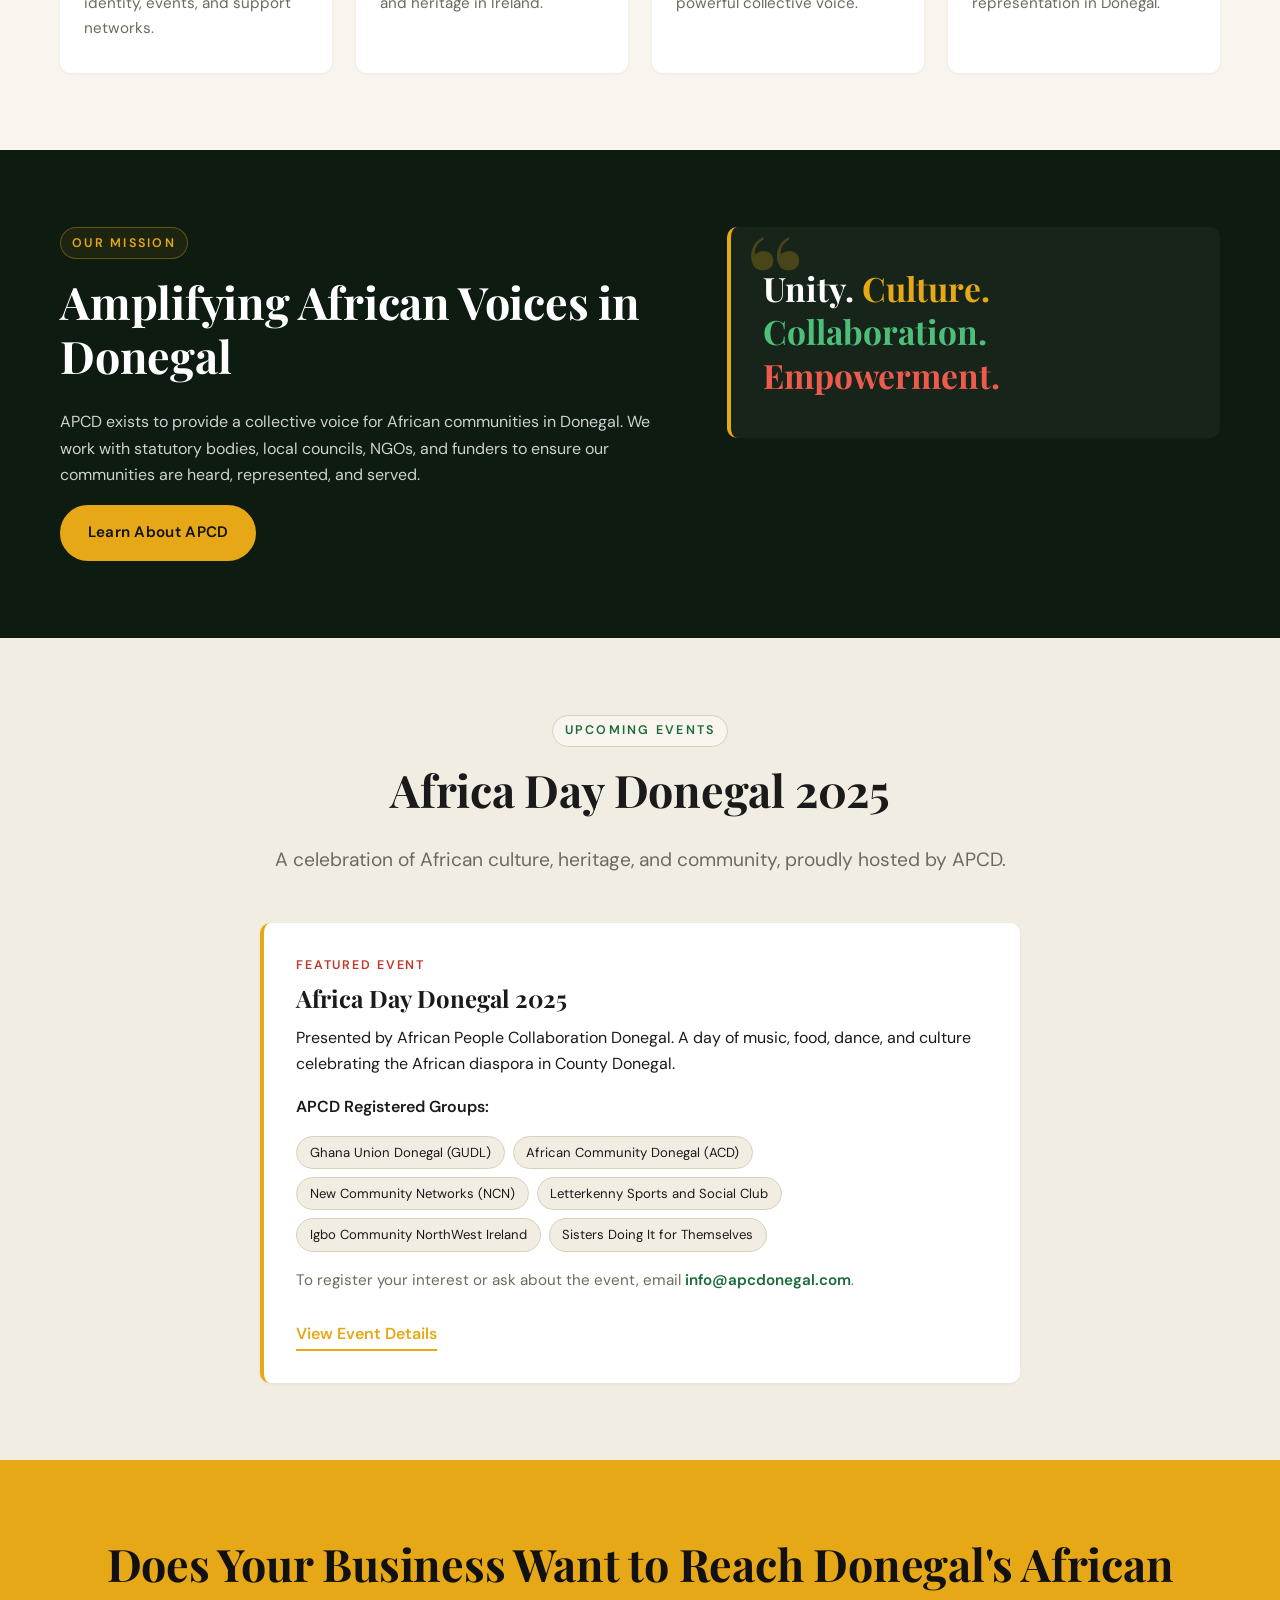
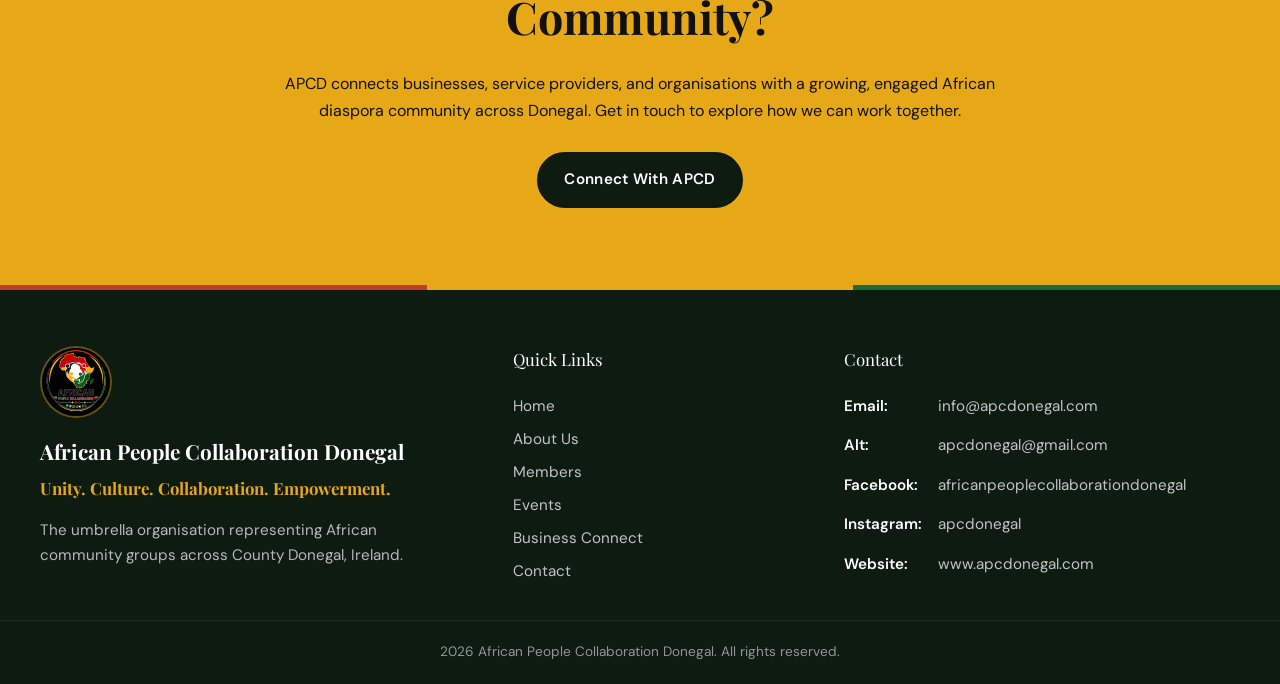
==== commit 4383ab7e: "Remove fixed member count references, replace with growth language" ====
--- a/index.html
+++ b/index.html
@@ -3,7 +3,7 @@
 <head>
   <meta charset="UTF-8">
   <meta name="viewport" content="width=device-width, initial-scale=1.0">
-  <meta name="description" content="African People Collaboration Donegal (APCD) is an umbrella organisation uniting six African community groups across County Donegal, Ireland.">
+  <meta name="description" content="African People Collaboration Donegal (APCD) is an umbrella organisation uniting African community groups across County Donegal, Ireland.">
   <meta name="theme-color" content="#0D1B11">
 
   <title>APCD, African People Collaboration Donegal</title>
@@ -95,7 +95,7 @@
 
         <p class="hero__sub fade-in">
           African People Collaboration Donegal (APCD) is an umbrella organisation
-          uniting six African community groups across County Donegal, Ireland.
+          uniting African community groups across County Donegal, Ireland.
           Together we build. Together we belong.
         </p>
 
@@ -113,8 +113,8 @@
       <div class="container">
         <div class="stats__grid">
           <div class="stat fade-in">
-            <div class="stat__num">6</div>
-            <div class="stat__label">Registered Member Organisations</div>
+            <div class="stat__num">Growing</div>
+            <div class="stat__label">Member Organisations</div>
           </div>
           <div class="stat fade-in">
             <div class="stat__num">2025</div>
@@ -178,7 +178,7 @@
               </svg>
             </span>
             <h3>Collaboration</h3>
-            <p>Uniting six member organisations under one umbrella to speak with a single, powerful collective voice.</p>
+            <p>Uniting our member organisations under one umbrella to speak with a single, powerful collective voice.</p>
           </article>
 
           <article class="pillar pillar--black fade-in">
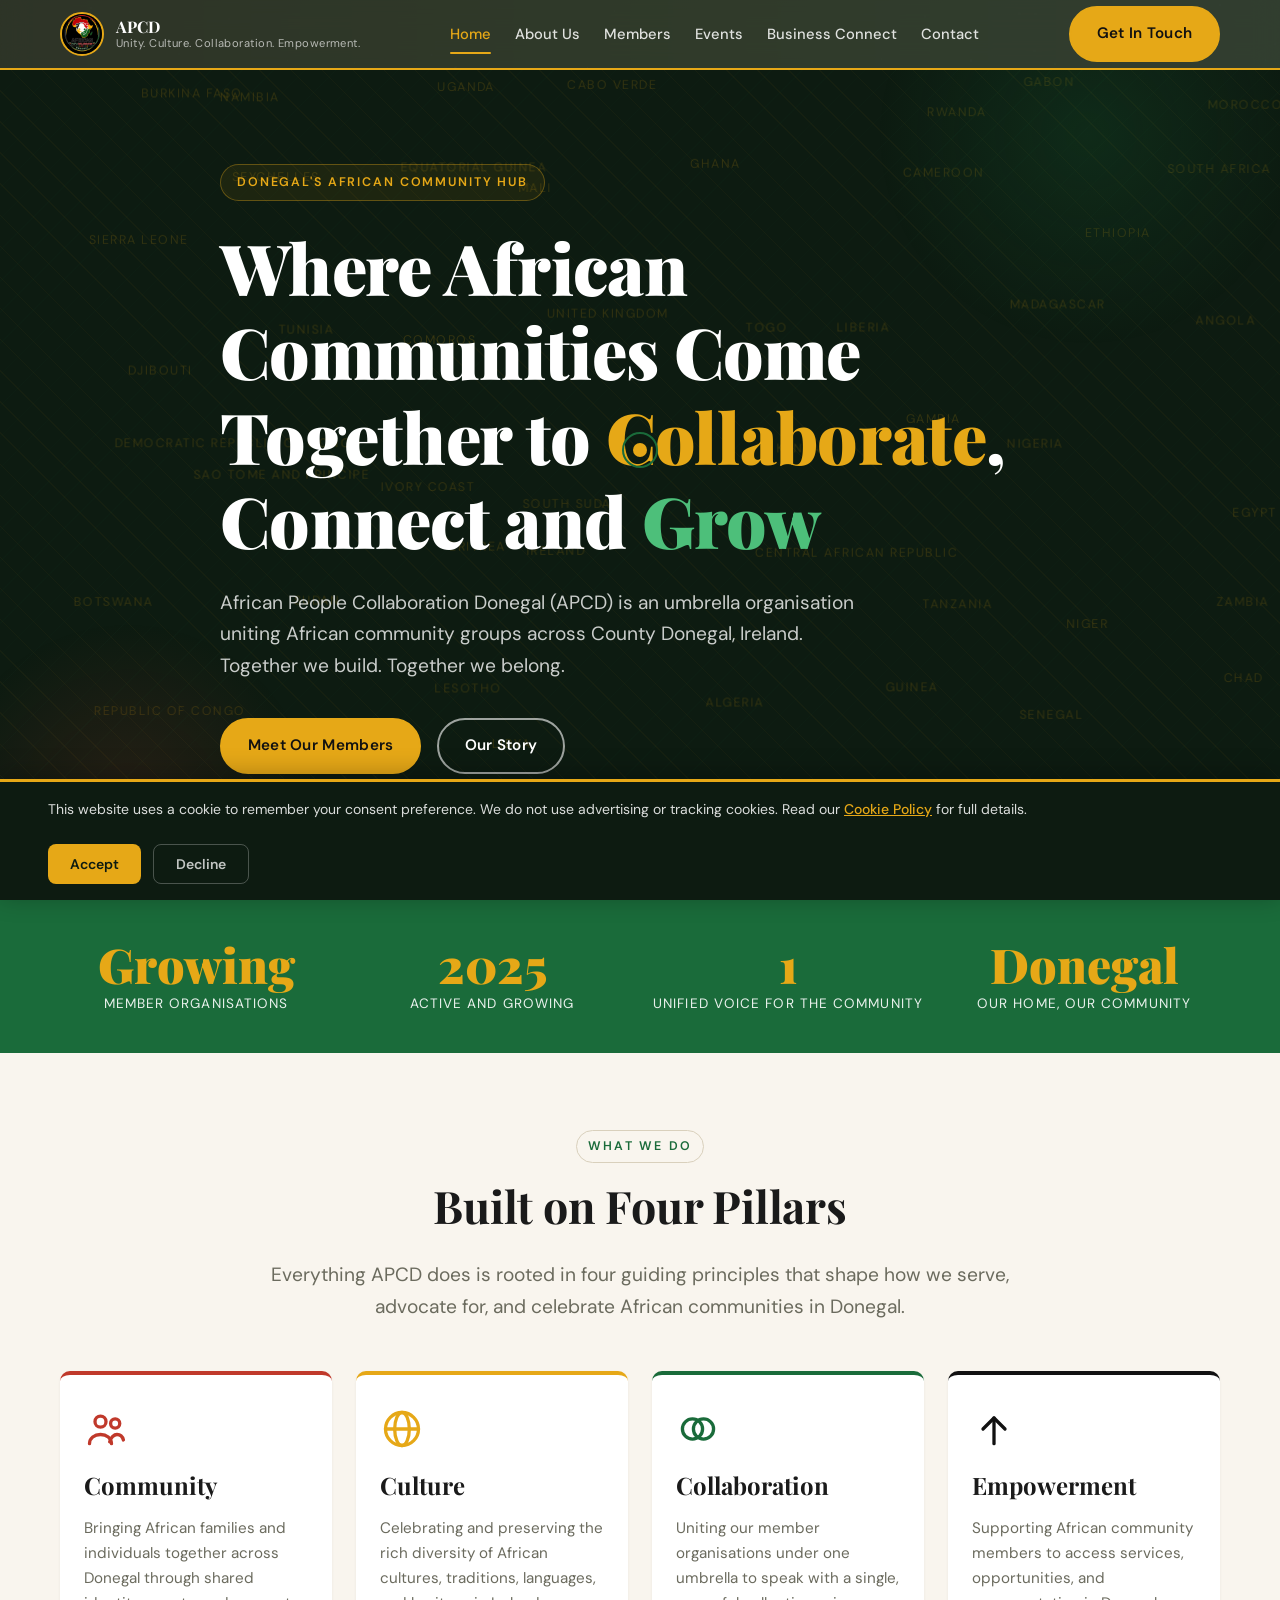
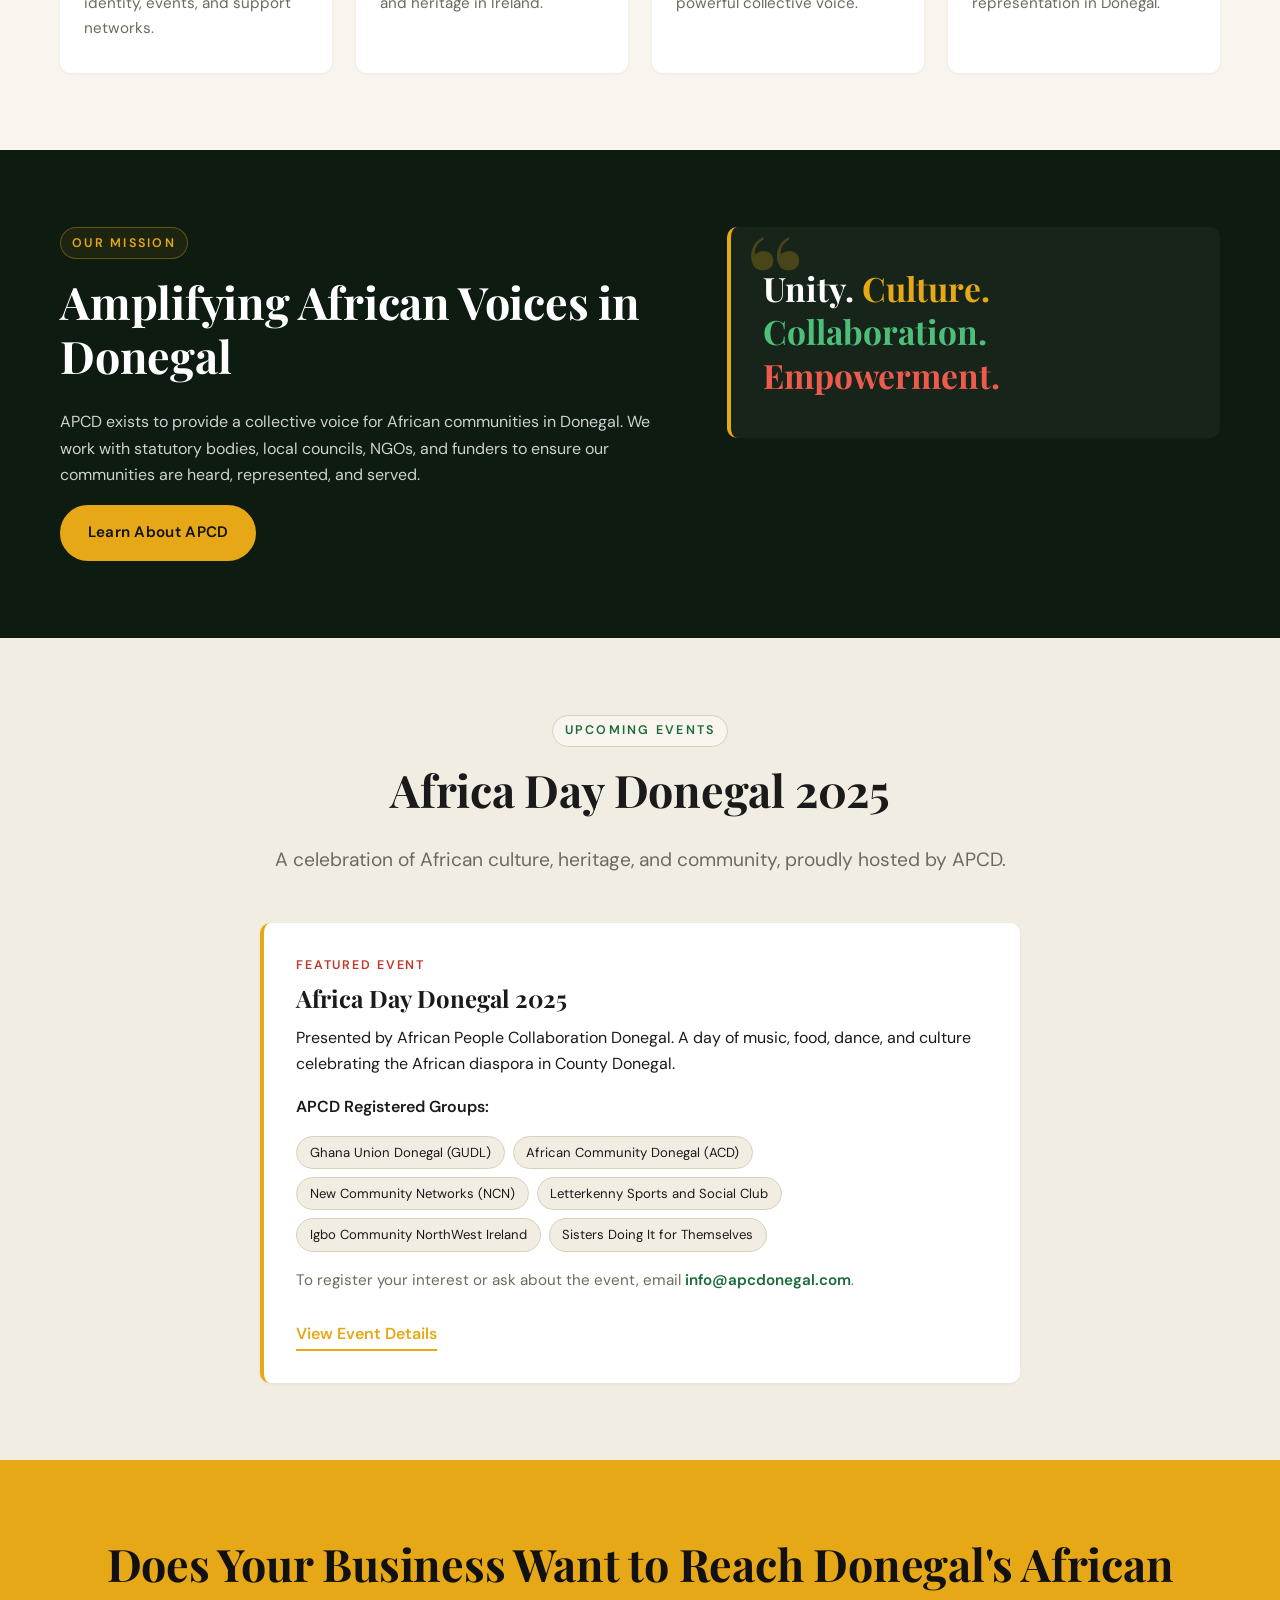
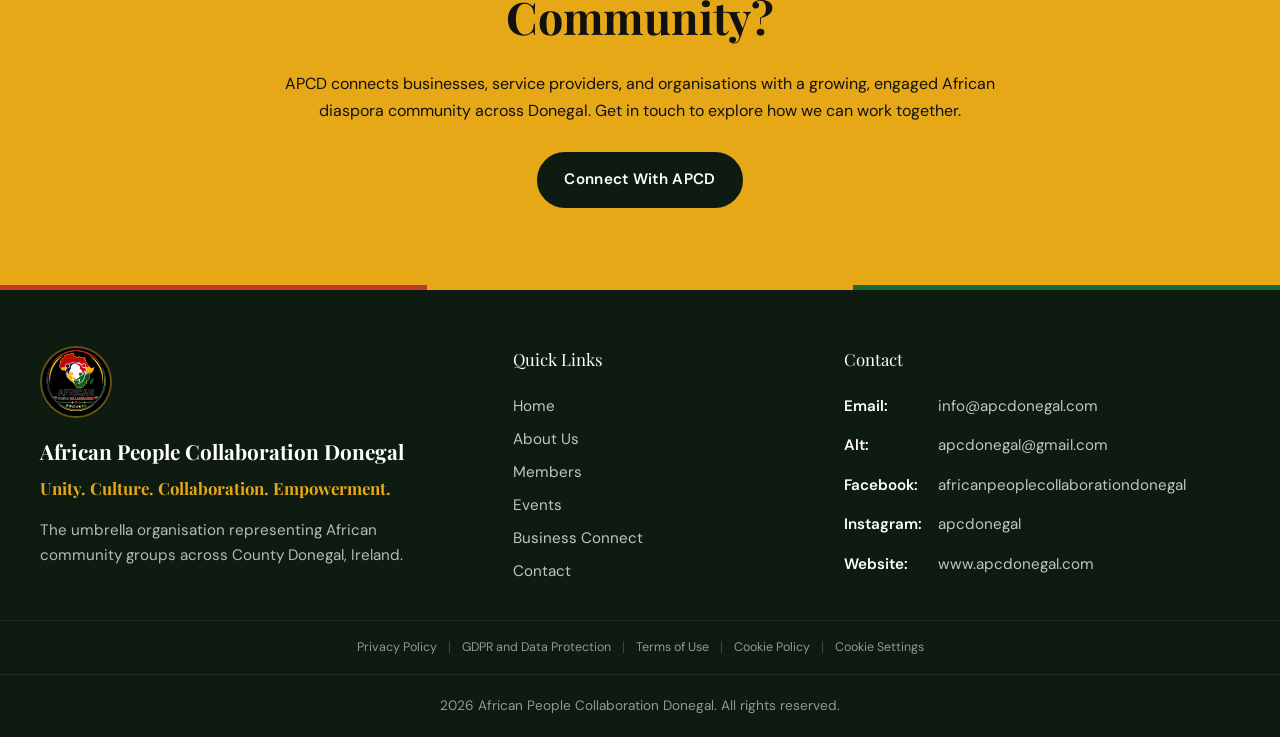
==== commit 3c485353: "Add legal pages, cookie consent banner and footer legal links Co-authored-by: Cursor <cursoragent@cu" ====
--- a/index.html
+++ b/index.html
@@ -316,6 +316,18 @@
       </div>
     </div>
 
+    <div class="footer-legal-row">
+      <a href="privacy.html">Privacy Policy</a>
+      <span class="footer-legal-divider"></span>
+      <a href="gdpr.html">GDPR and Data Protection</a>
+      <span class="footer-legal-divider"></span>
+      <a href="terms.html">Terms of Use</a>
+      <span class="footer-legal-divider"></span>
+      <a href="cookies.html">Cookie Policy</a>
+      <span class="footer-legal-divider"></span>
+      <a href="#" id="cookie-settings-link">Cookie Settings</a>
+    </div>
+
     <div class="footer__bottom">
       <span data-year>2025</span> African People Collaboration Donegal. All rights reserved.
     </div>
--- a/css/styles.css
+++ b/css/styles.css
@@ -1759,3 +1759,225 @@
   pointer-events: none;
   transition: opacity 2s ease;
 }
+
+/* Flyer Display */
+.flyer-display {
+  margin: 2rem 0;
+}
+.flyer-embed-wrapper {
+  width: 100%;
+  border: 1px solid var(--border);
+  border-radius: var(--radius-md);
+  overflow: hidden;
+  background: var(--light-bg);
+}
+.flyer-embed-wrapper object { display: block; }
+.flyer-fallback {
+  padding: 2rem;
+  text-align: center;
+  font-size: 0.95rem;
+  color: var(--muted);
+  line-height: 1.7;
+}
+.flyer-download-link {
+  color: var(--gold);
+  font-weight: 600;
+  text-decoration: underline;
+}
+.flyer-actions {
+  display: flex;
+  gap: 1rem;
+  margin-top: 1rem;
+  flex-wrap: wrap;
+}
+@media (max-width: 480px) {
+  /* Mobile: fit the whole 17:40 banner inside the viewport, no chrome. */
+  .flyer-embed-wrapper {
+    width: min(100%, calc((100vh - 8rem) * 17 / 40));
+    aspect-ratio: 17 / 40;
+    margin-inline: auto;
+    border: none;
+    border-radius: 0;
+    background: transparent;
+    overflow: visible;
+  }
+  .flyer-embed-wrapper object {
+    width: 100%;
+    height: 100%;
+  }
+  .flyer-actions {
+    flex-direction: column;
+    justify-content: center;
+  }
+  .flyer-actions a { text-align: center; }
+}
+
+/* ---------- 16. Legal Pages ---------- */
+.legal-content {
+  max-width: 800px;
+  margin: 0 auto;
+  padding: clamp(2rem, 6vw, 4rem) clamp(1.5rem, 5vw, 3rem);
+}
+.legal-content h2 {
+  font-family: 'Playfair Display', serif;
+  font-size: clamp(1.2rem, 2.5vw, 1.6rem);
+  font-weight: 700;
+  color: var(--text);
+  margin: 2.5rem 0 0.75rem;
+  padding-top: 0.5rem;
+  border-top: 2px solid var(--border);
+}
+.legal-content h2:first-of-type {
+  margin-top: 0;
+  border-top: none;
+}
+.legal-content p {
+  font-size: 0.95rem;
+  line-height: 1.8;
+  color: var(--text);
+  margin-bottom: 1rem;
+}
+.legal-content ul {
+  margin: 0.5rem 0 1rem 1.25rem;
+  padding: 0;
+  list-style: disc;
+}
+.legal-content ul li {
+  font-size: 0.95rem;
+  line-height: 1.8;
+  color: var(--text);
+  margin-bottom: 0.4rem;
+}
+.legal-content a {
+  color: var(--green);
+  text-decoration: underline;
+}
+.legal-content a:hover {
+  color: var(--gold);
+}
+.legal-last-updated {
+  display: inline-block;
+  font-size: 0.8rem;
+  color: var(--muted);
+  background: var(--light-bg);
+  border-left: 3px solid var(--gold);
+  padding: 6px 12px;
+  border-radius: 0 6px 6px 0;
+  margin-bottom: 2rem;
+}
+.legal-contact-box {
+  background: var(--light-bg);
+  border: 1px solid var(--border);
+  border-left: 4px solid var(--green);
+  border-radius: 0 var(--radius-md) var(--radius-md) 0;
+  padding: 1.25rem 1.5rem;
+  margin: 2rem 0;
+}
+.legal-contact-box p {
+  margin: 0;
+  font-size: 0.9rem;
+}
+
+/* ---------- 17. Footer Legal Row ---------- */
+.footer-legal-row {
+  border-top: 1px solid rgba(255, 255, 255, 0.08);
+  padding: 1rem clamp(1rem, 5vw, 3rem);
+  display: flex;
+  flex-wrap: wrap;
+  justify-content: center;
+  align-items: center;
+  gap: 0.5rem 0;
+}
+.footer-legal-row a {
+  color: rgba(255, 255, 255, 0.55);
+  font-size: 0.78rem;
+  padding: 0 0.75rem;
+  transition: color 0.2s;
+  white-space: nowrap;
+}
+.footer-legal-row a:hover {
+  color: var(--gold);
+}
+.footer-legal-divider {
+  width: 1px;
+  height: 12px;
+  background: rgba(255, 255, 255, 0.2);
+  display: inline-block;
+}
+@media (max-width: 600px) {
+  .footer-legal-row {
+    flex-direction: column;
+    align-items: center;
+    gap: 0.5rem;
+  }
+  .footer-legal-divider { display: none; }
+}
+
+/* ---------- 18. Cookie Consent Banner ---------- */
+#cookie-banner {
+  position: fixed;
+  bottom: 0;
+  left: 0;
+  right: 0;
+  z-index: 2000;
+  background: var(--dark-bg);
+  border-top: 3px solid var(--gold);
+  padding: 1rem clamp(1rem, 5vw, 3rem);
+  box-shadow: 0 -4px 24px rgba(0, 0, 0, 0.3);
+}
+.cookie-banner-inner {
+  max-width: 1200px;
+  margin: 0 auto;
+  display: flex;
+  align-items: center;
+  justify-content: space-between;
+  gap: 1.5rem;
+  flex-wrap: wrap;
+}
+.cookie-banner-text p {
+  color: rgba(255, 255, 255, 0.85);
+  font-size: 0.875rem;
+  line-height: 1.6;
+  margin: 0;
+}
+.cookie-banner-text a {
+  color: var(--gold);
+  text-decoration: underline;
+  font-weight: 500;
+}
+.cookie-banner-actions {
+  display: flex;
+  gap: 0.75rem;
+  flex-shrink: 0;
+}
+.cookie-btn {
+  font-family: 'DM Sans', sans-serif;
+  font-size: 0.875rem;
+  font-weight: 600;
+  padding: 10px 22px;
+  border-radius: 8px;
+  border: none;
+  cursor: pointer;
+  transition: opacity 0.2s;
+}
+.cookie-btn:hover { opacity: 0.88; }
+.cookie-btn-accept {
+  background: var(--gold);
+  color: var(--dark-bg);
+}
+.cookie-btn-decline {
+  background: transparent;
+  color: rgba(255, 255, 255, 0.75);
+  border: 1.5px solid rgba(255, 255, 255, 0.25);
+}
+@media (max-width: 600px) {
+  .cookie-banner-inner {
+    flex-direction: column;
+    align-items: flex-start;
+  }
+  .cookie-banner-actions { width: 100%; }
+  .cookie-btn {
+    flex: 1;
+    text-align: center;
+  }
+}
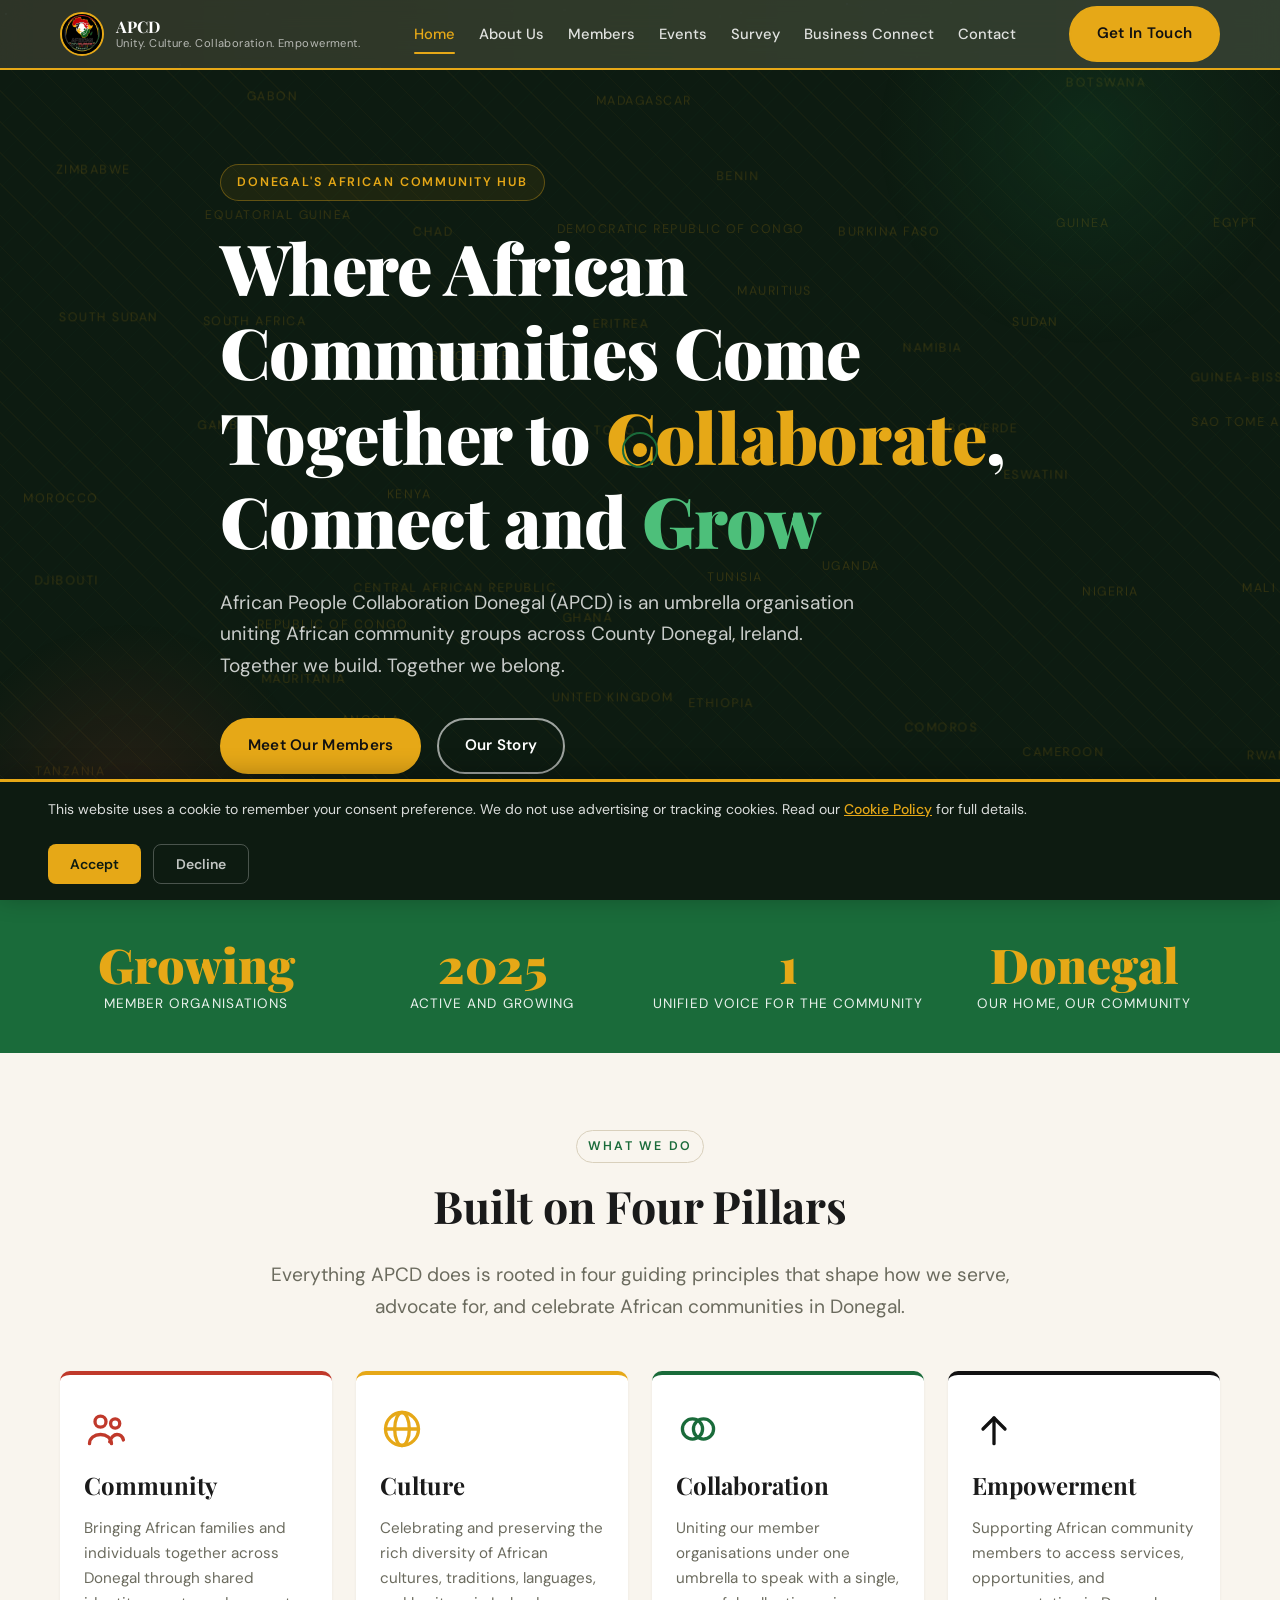
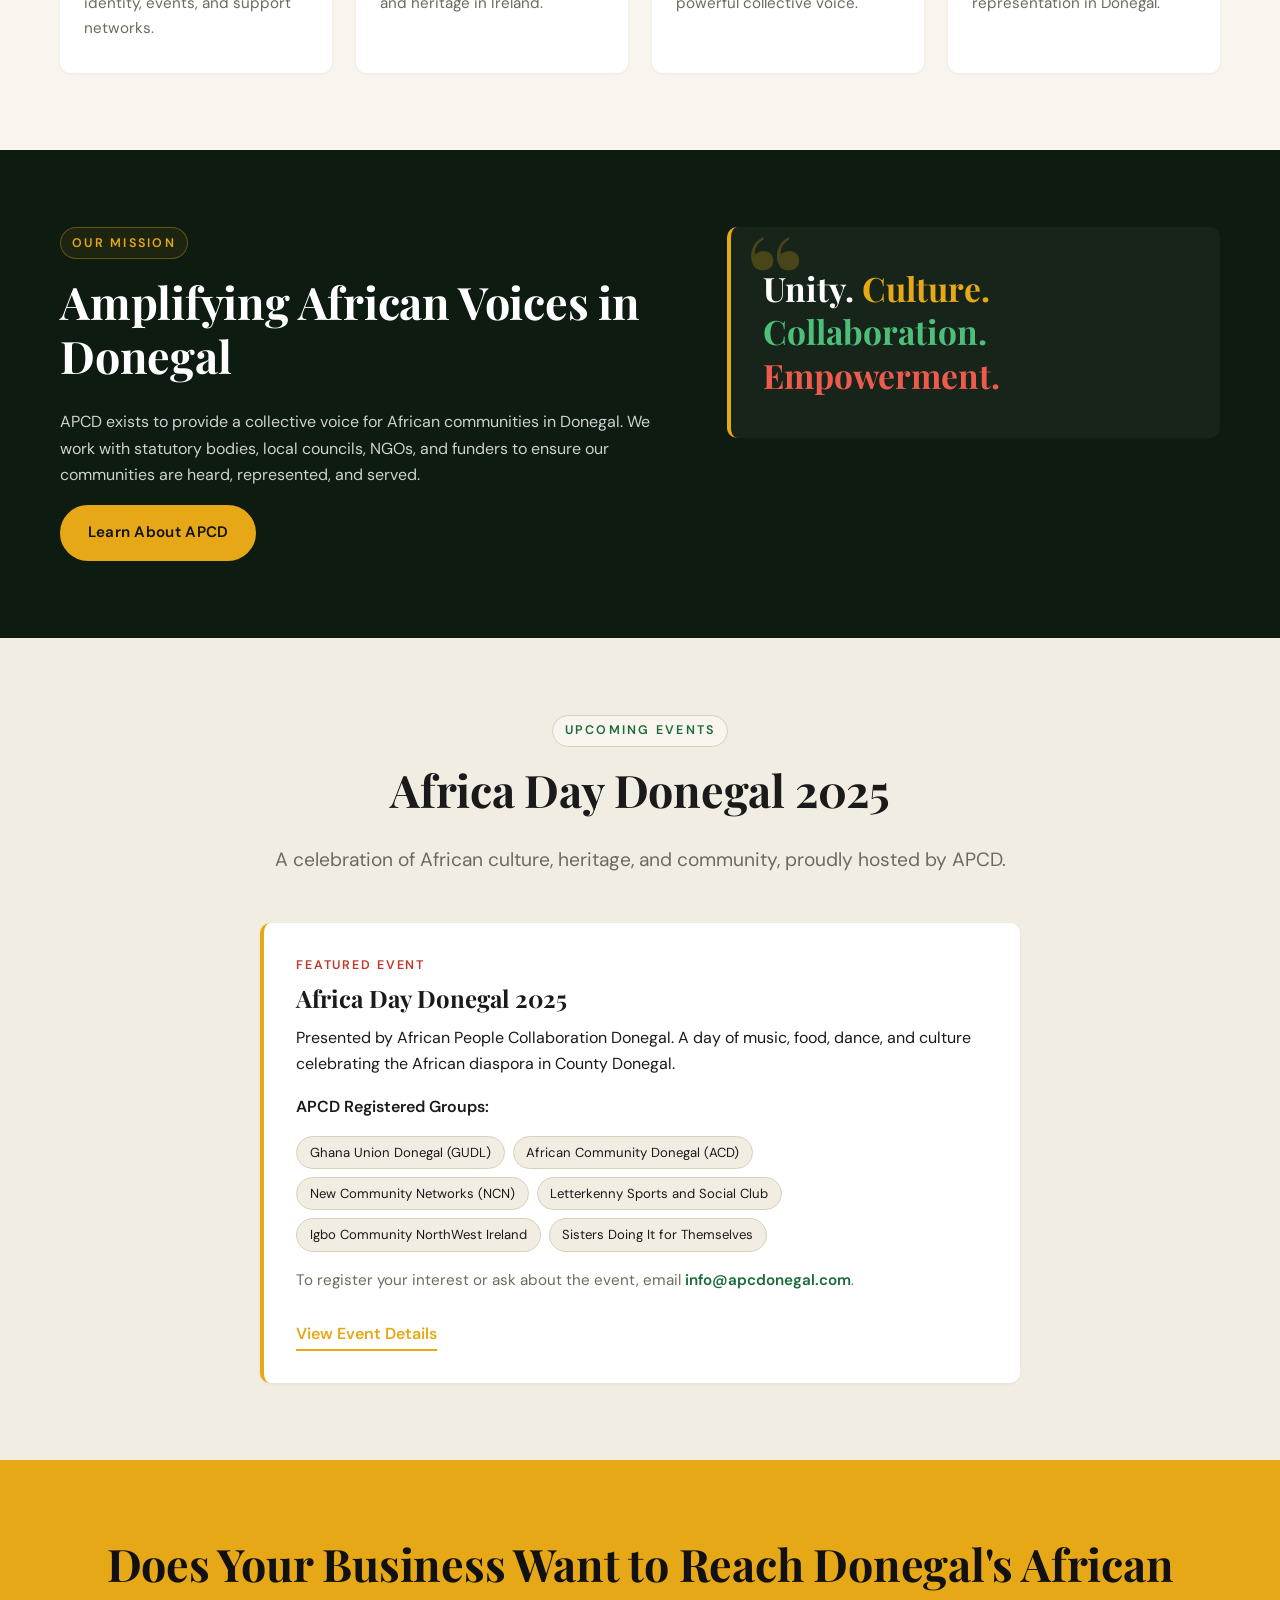
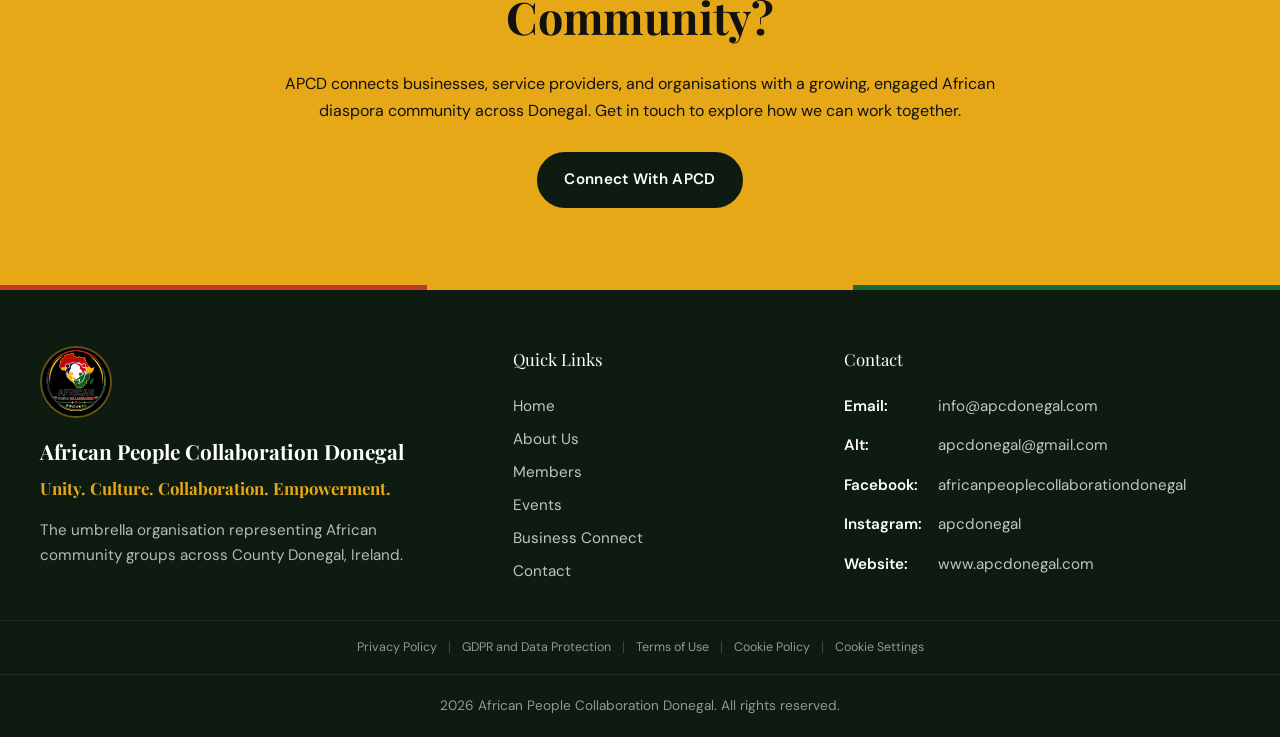
==== commit c34b5c34: "Fix survey rendering - move questions to static HTML" ====
--- a/index.html
+++ b/index.html
@@ -49,6 +49,7 @@
           <li><a href="about.html"     data-nav-link>About Us</a></li>
           <li><a href="members.html"   data-nav-link>Members</a></li>
           <li><a href="events.html"    data-nav-link>Events</a></li>
+          <li><a href="survey.html"    data-nav-link>Survey</a></li>
           <li><a href="business.html"  data-nav-link>Business Connect</a></li>
           <li><a href="contact.html"   data-nav-link>Contact</a></li>
         </ul>
@@ -66,6 +67,7 @@
       <a href="about.html"    data-nav-link>About Us</a>
       <a href="members.html"  data-nav-link>Members</a>
       <a href="events.html"   data-nav-link>Events</a>
+      <a href="survey.html"   data-nav-link>Survey</a>
       <a href="business.html" data-nav-link>Business Connect</a>
       <a href="contact.html"  data-nav-link>Contact</a>
       <a class="btn btn--primary" href="contact.html">Get In Touch</a>
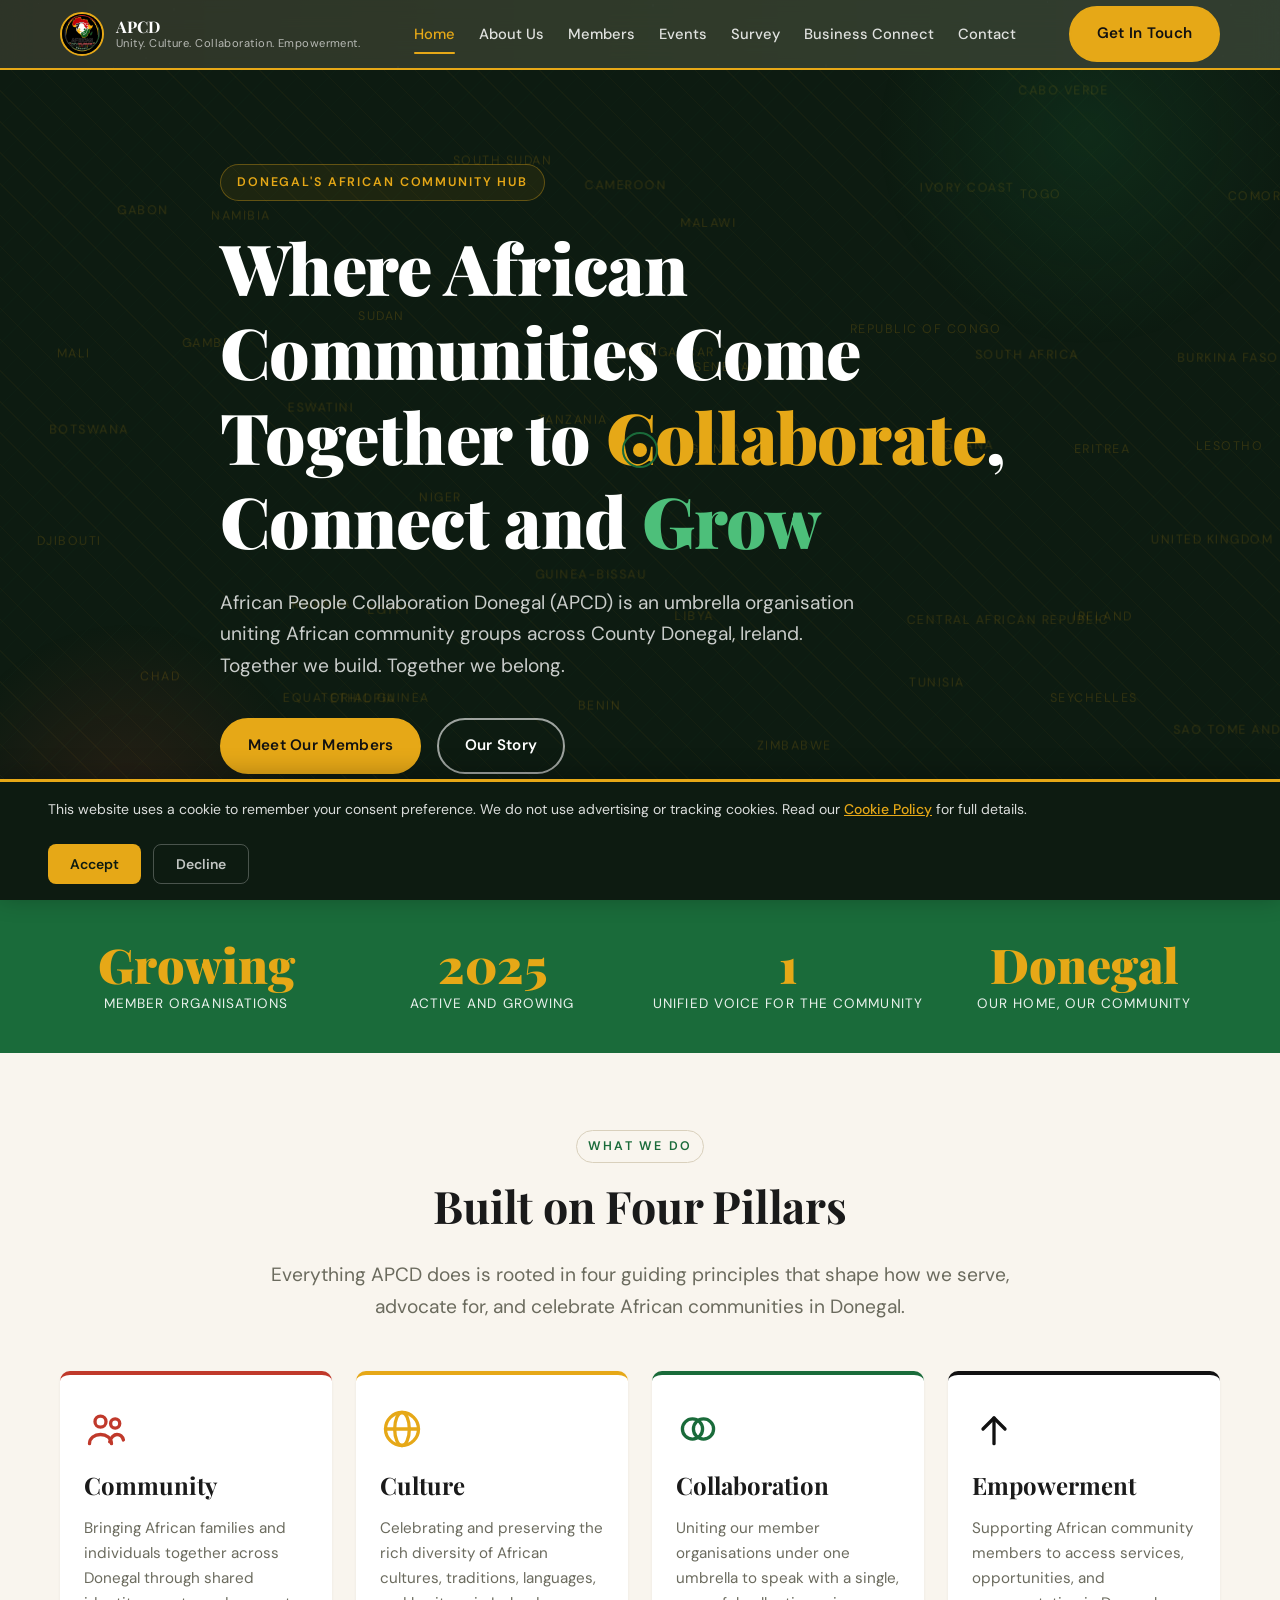
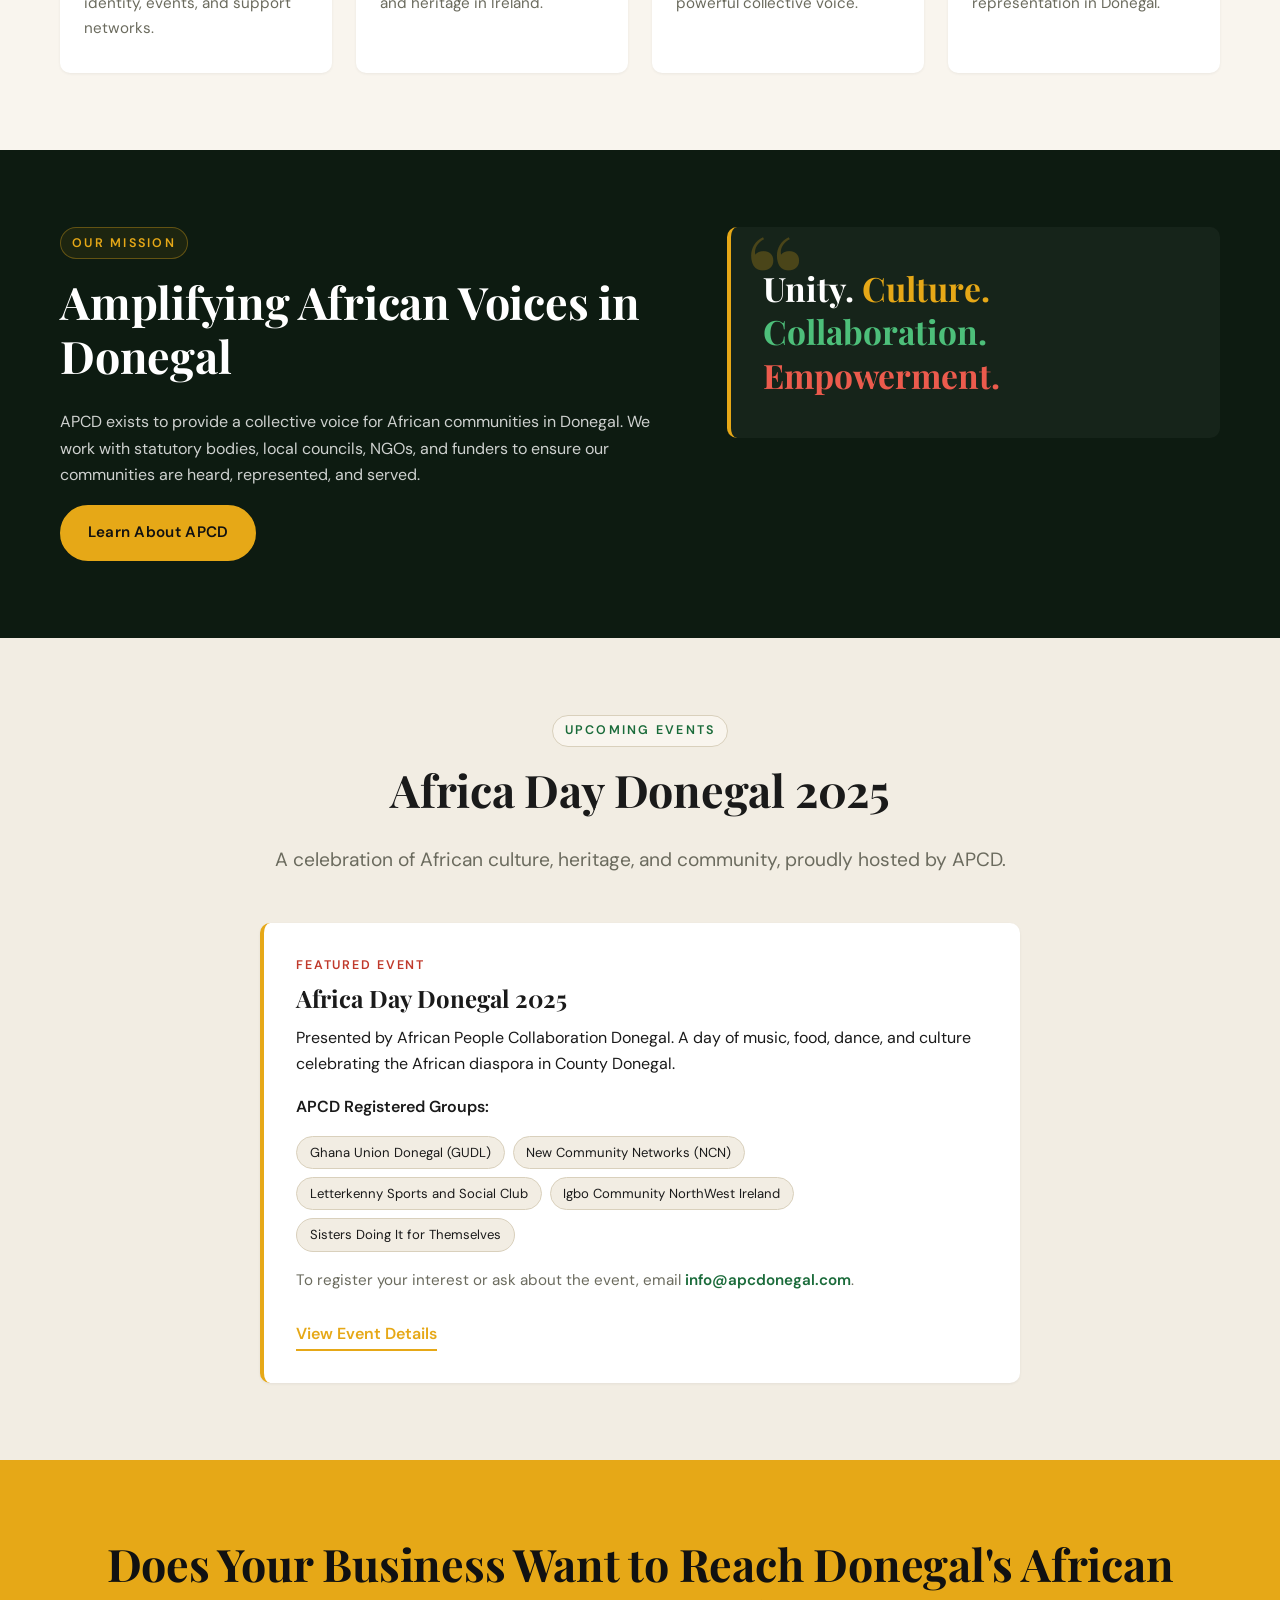
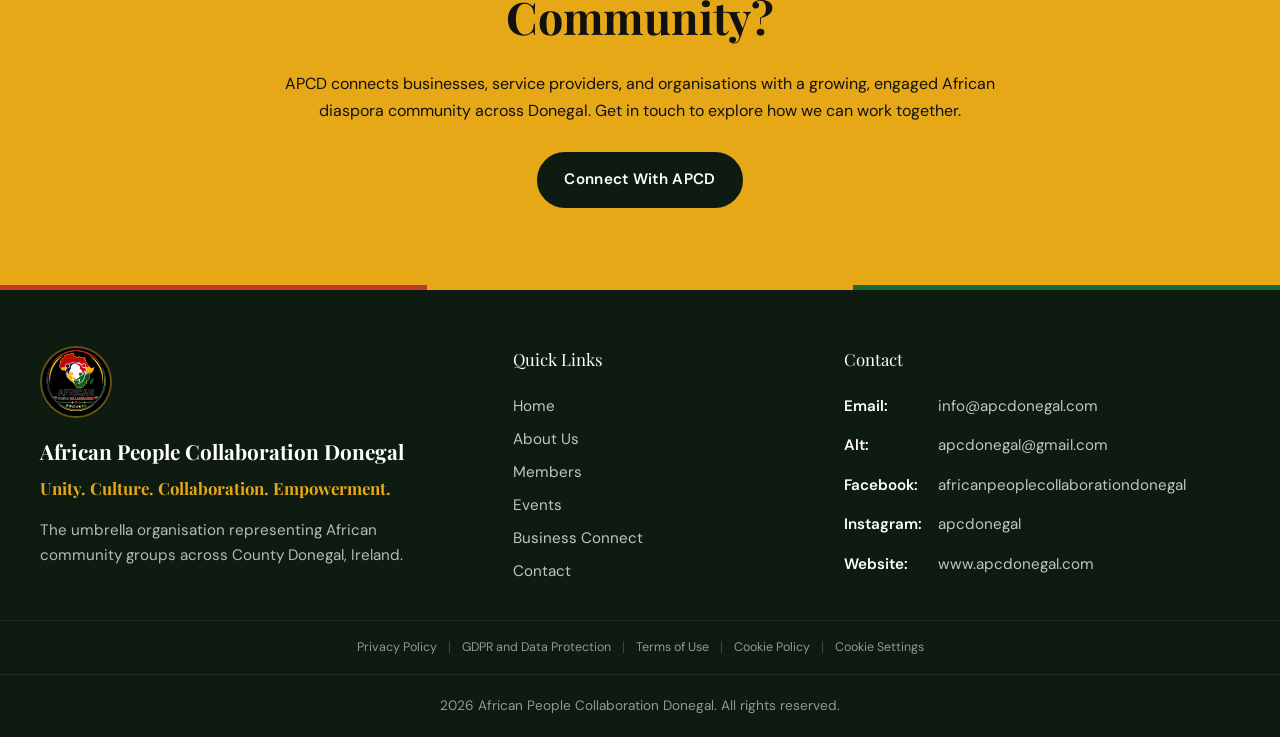
==== commit 79c5266e: "Remove African Community Donegal (ACD) from members, survey, and event lists" ====
--- a/index.html
+++ b/index.html
@@ -246,7 +246,6 @@
           <p style="font-weight: 600; margin-bottom: 0.4rem;">APCD Registered Groups:</p>
           <ul class="event-teaser__groups">
             <li>Ghana Union Donegal (GUDL)</li>
-            <li>African Community Donegal (ACD)</li>
             <li>New Community Networks (NCN)</li>
             <li>Letterkenny Sports and Social Club</li>
             <li>Igbo Community NorthWest Ireland</li>
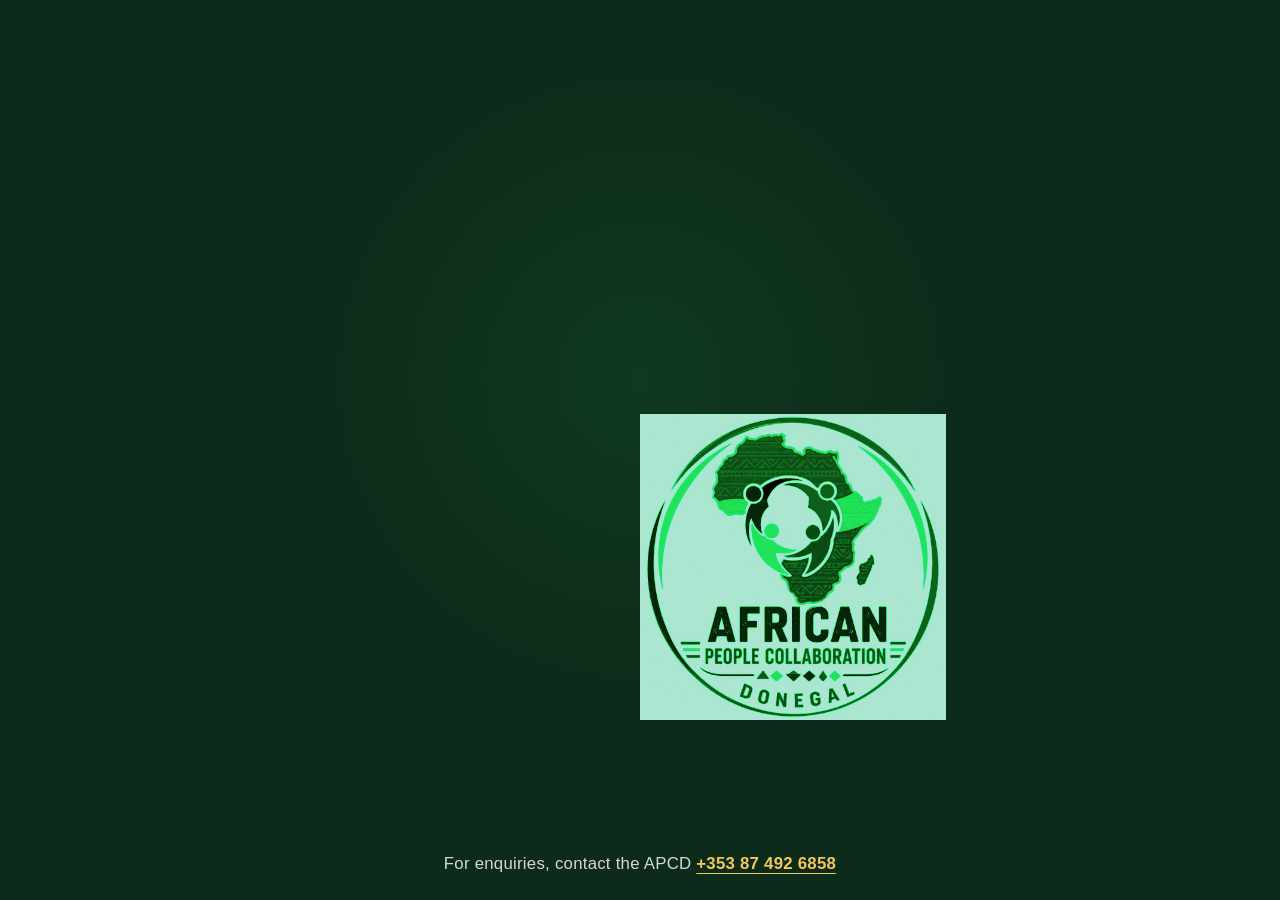
==== commit 2a8755aa: "Add Coming Soon page and redirect all pages" ====
--- a/index.html
+++ b/index.html
@@ -2,6 +2,7 @@
 <html lang="en">
 <head>
   <meta charset="UTF-8">
+  <meta http-equiv="refresh" content="0; url=coming-soon.html">
   <meta name="viewport" content="width=device-width, initial-scale=1.0">
   <meta name="description" content="African People Collaboration Donegal (APCD) is an umbrella organisation uniting African community groups across County Donegal, Ireland.">
   <meta name="theme-color" content="#0D1B11">
